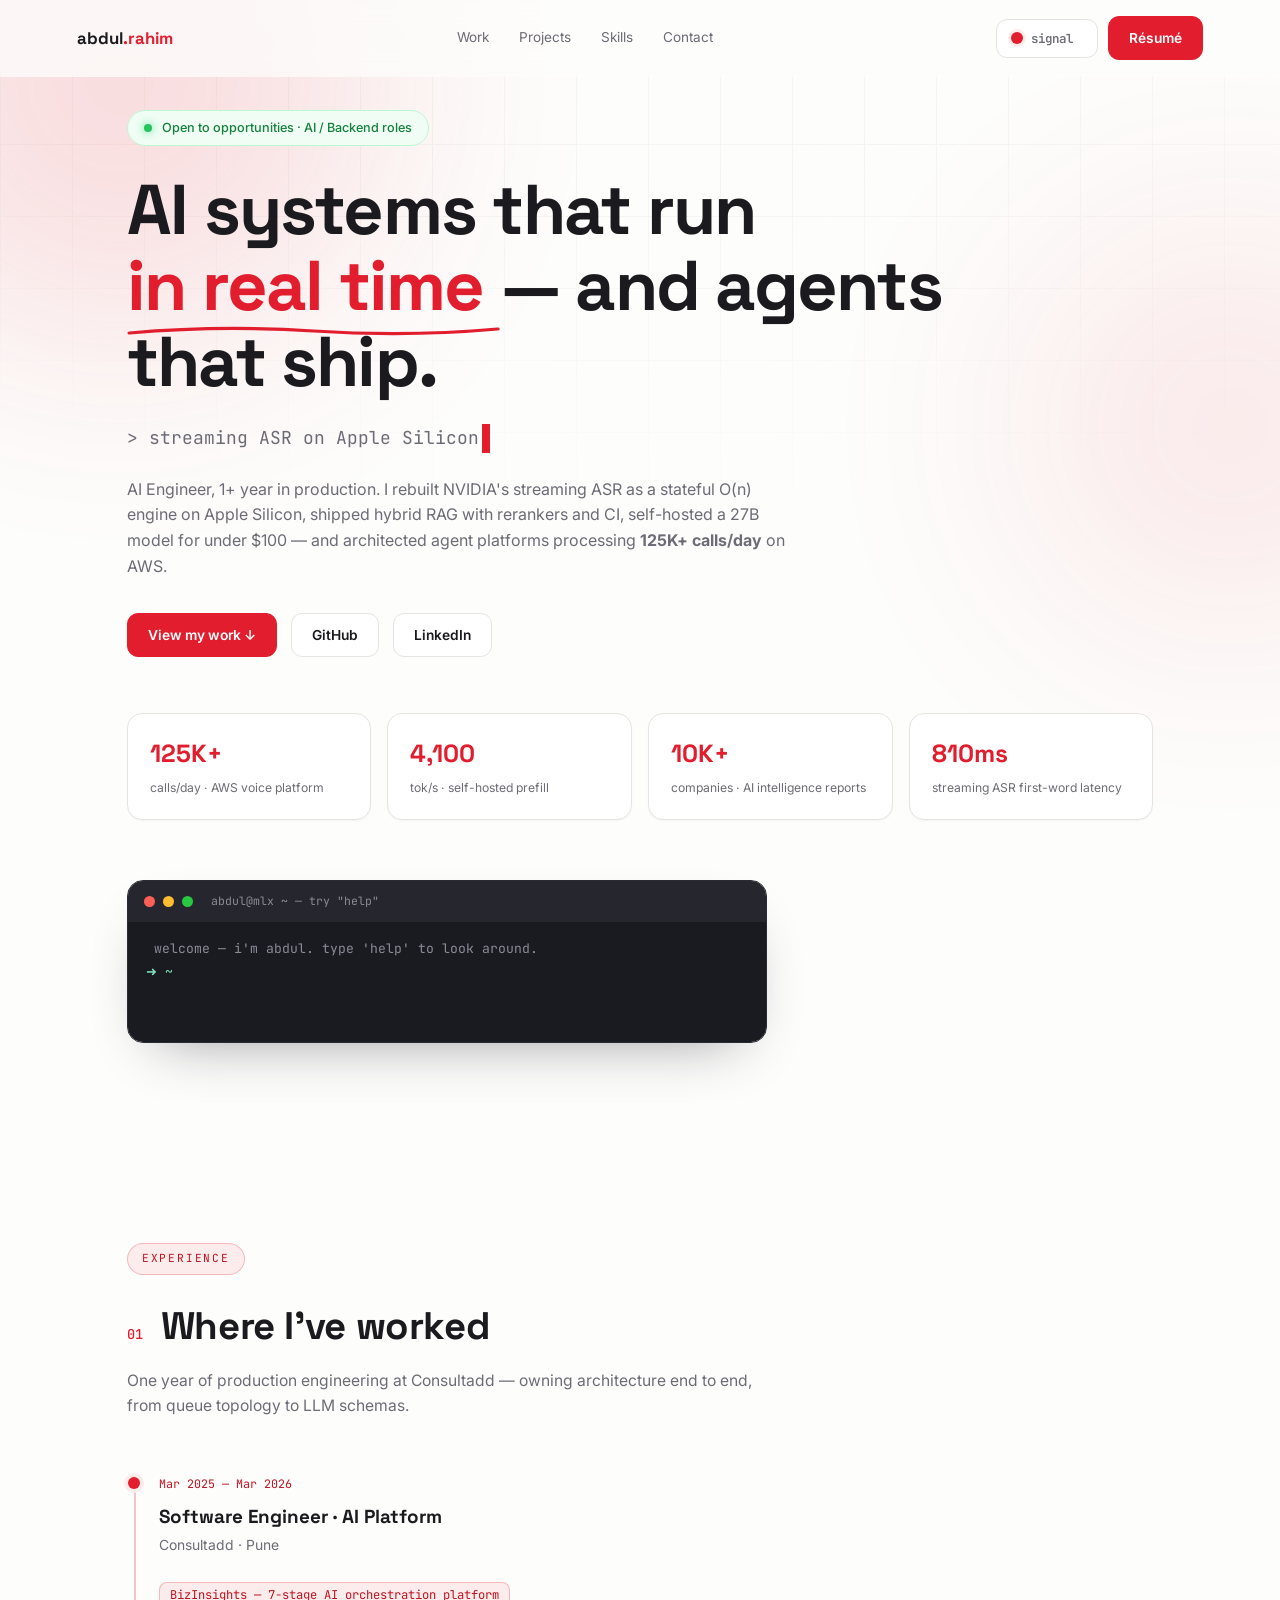
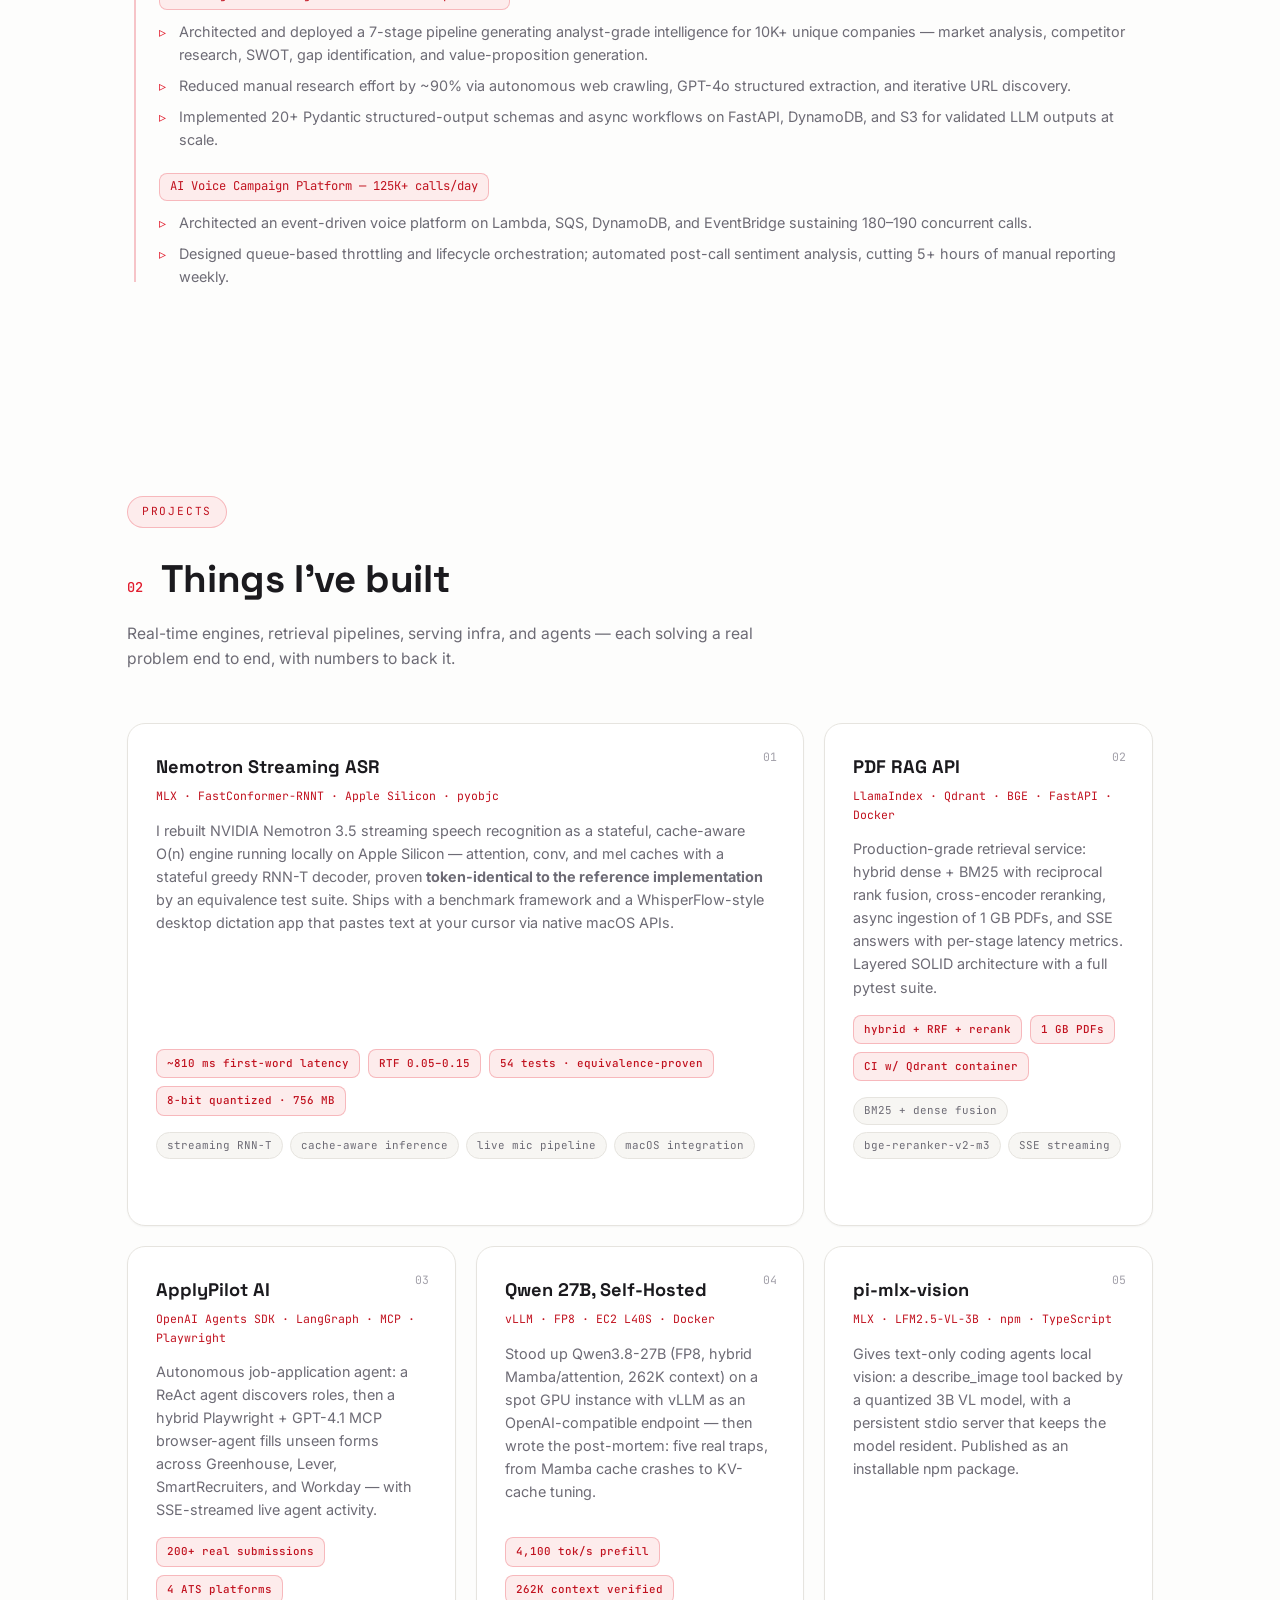
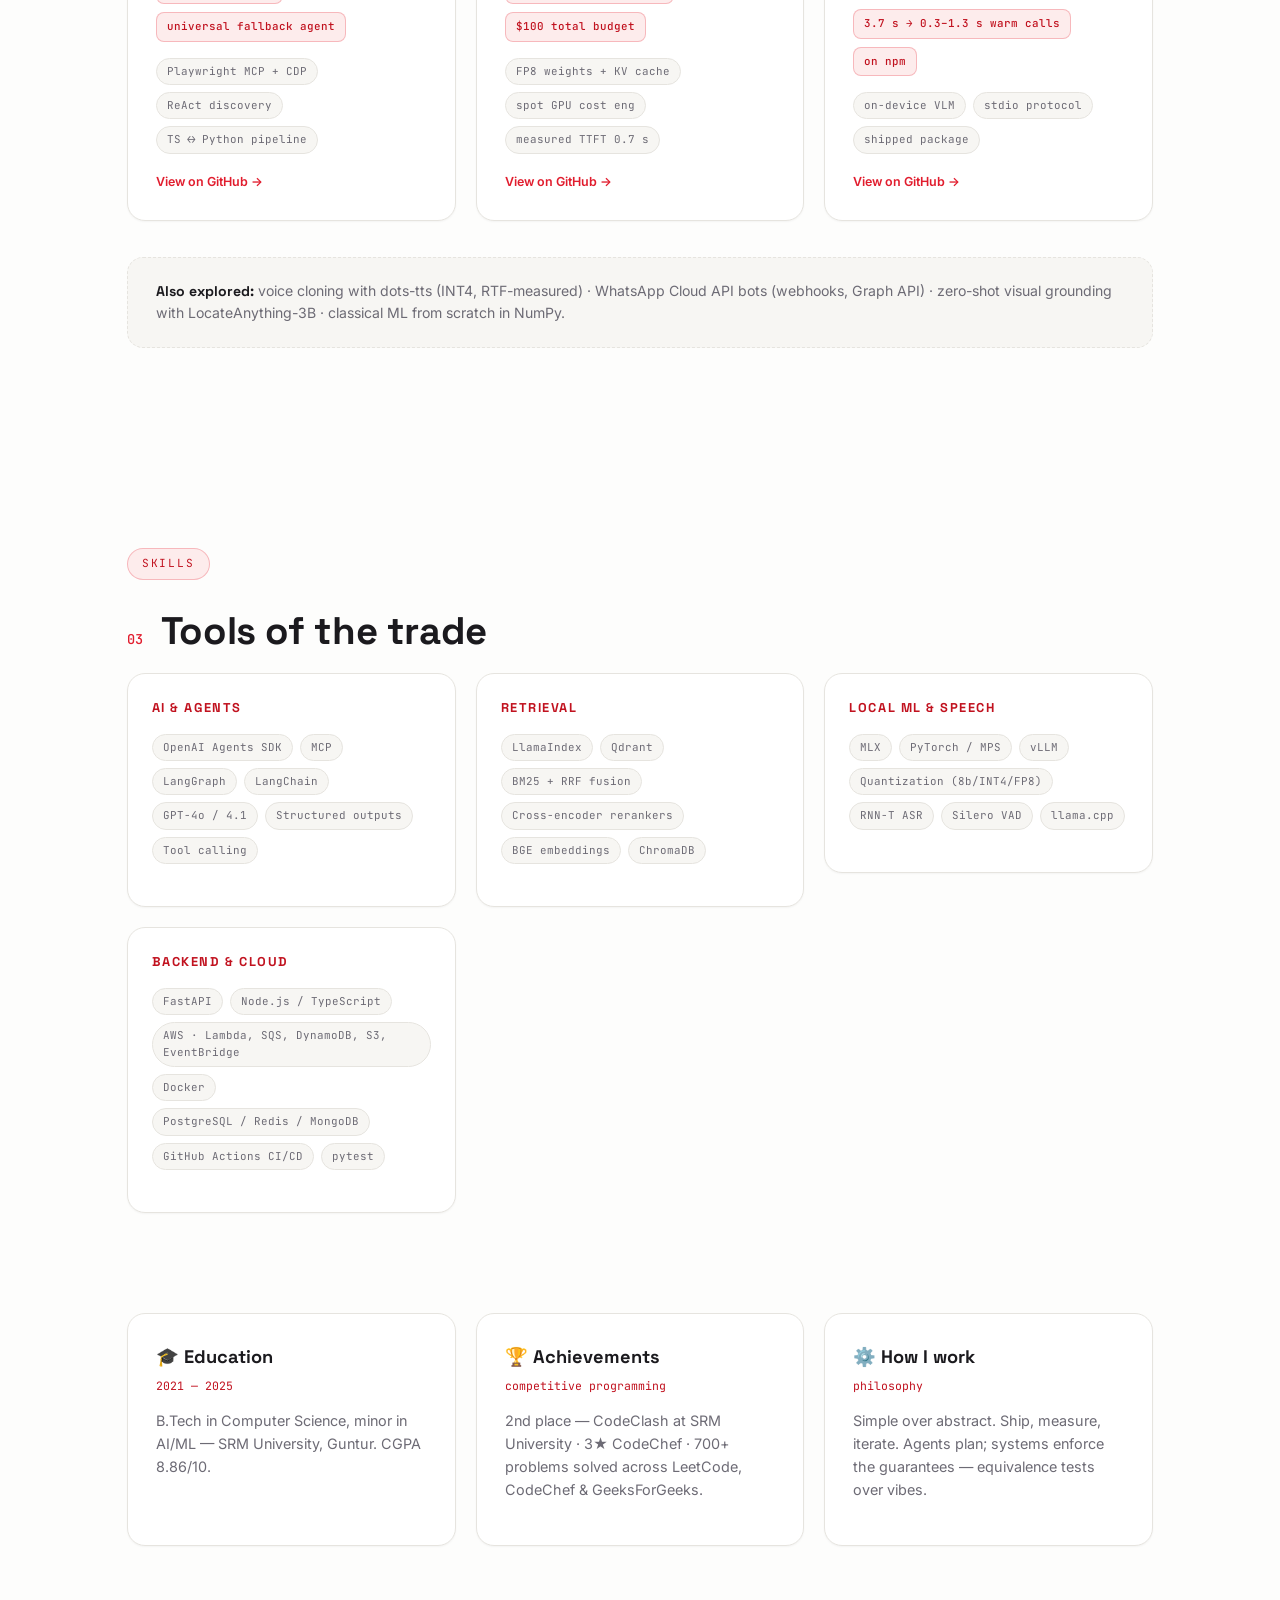
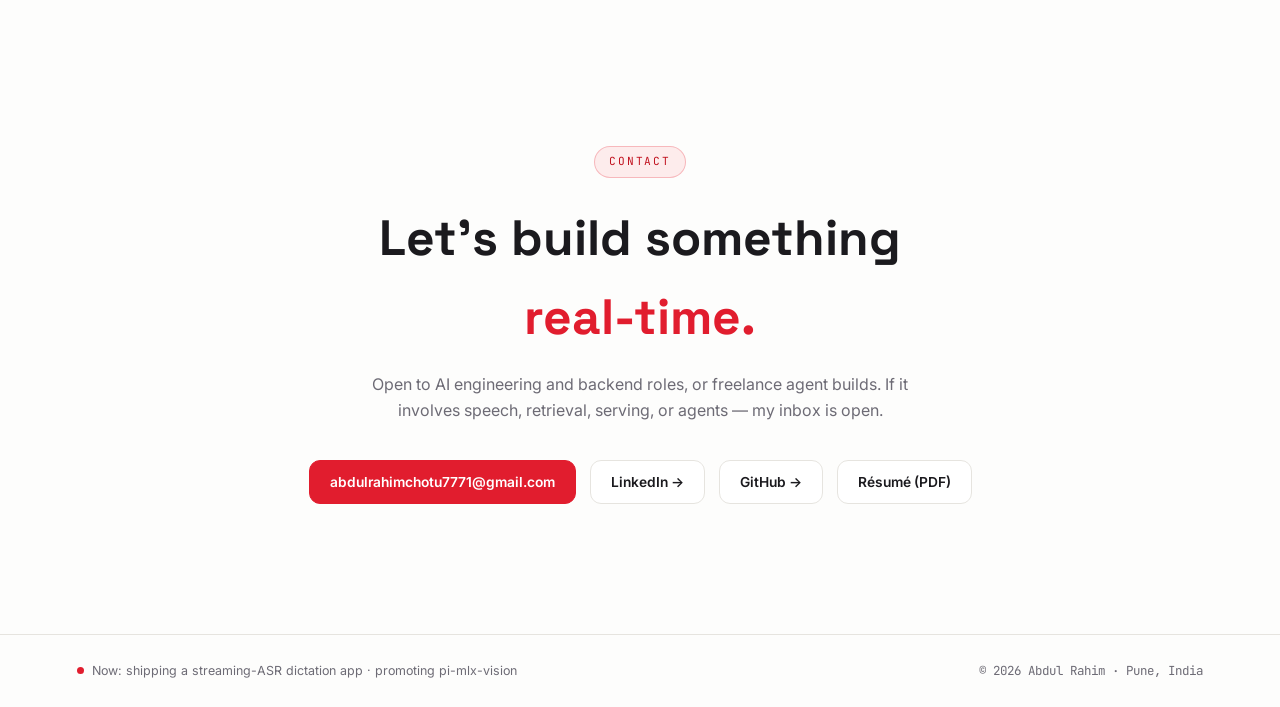
==== index.html @ eb48ff98 "portfolio" ====
<!DOCTYPE html>
<html lang="en" data-theme="signal">
<head>
<meta charset="UTF-8">
<meta name="viewport" content="width=device-width, initial-scale=1.0">
<title>Abdul Rahim — AI Engineer</title>
<meta name="description" content="Abdul Rahim — AI Engineer building real-time ML systems, on-device inference, retrieval pipelines, and agentic platforms.">
<meta property="og:title" content="Abdul Rahim — AI Engineer">
<meta property="og:description" content="Real-time ML systems, on-device inference, hybrid RAG, self-hosted LLM serving, and agents that ship.">
<meta property="og:type" content="website">
<meta name="theme-color" content="#fdfdfc">
<link rel="icon" href="data:image/svg+xml,<svg xmlns='http://www.w3.org/2000/svg' viewBox='0 0 100 100'><text y='.9em' font-size='90'>⚡</text></svg>">
<link rel="preconnect" href="https://fonts.googleapis.com">
<link href="https://fonts.googleapis.com/css2?family=Space+Grotesk:wght@400;500;600;700&family=Inter:wght@400;500;600&family=JetBrains+Mono:wght@400;500&display=swap" rel="stylesheet">
<style>
/* ============ THEMES (color only — layout never changes) ============ */
:root, [data-theme="signal"]{
  --bg:#fdfdfc; --bg2:#f7f6f3; --panel:#ffffff; --border:#e6e4df;
  --text:#1b1a1e; --muted:#6d6b75; --faint:#a3a1aa;
  --accent:#e11d2e; --accent-ink:#c1121f; --accent-soft:#fdecec; --accent-line:rgba(225,29,46,.25);
}
[data-theme="amber"]{
  --bg:#fffdf6; --bg2:#faf5e9; --panel:#ffffff; --border:#e9e2d0;
  --text:#211b10; --muted:#71695a; --faint:#a89e8a;
  --accent:#d97706; --accent-ink:#b45309; --accent-soft:#fdf3dd; --accent-line:rgba(217,119,6,.28);
}
[data-theme="azure"]{
  --bg:#fcfdff; --bg2:#f3f6fc; --panel:#ffffff; --border:#dfe5ef;
  --text:#101828; --muted:#5d6b84; --faint:#97a3b8;
  --accent:#2563eb; --accent-ink:#1d4ed8; --accent-soft:#eaf1fe; --accent-line:rgba(37,99,235,.25);
}
[data-theme="moss"]{
  --bg:#fbfdfc; --bg2:#f1f7f4; --panel:#ffffff; --border:#dfe9e4;
  --text:#13201b; --muted:#5c6f67; --faint:#9aada4;
  --accent:#0d9488; --accent-ink:#0f766e; --accent-soft:#e4f4f0; --accent-line:rgba(13,148,136,.25);
}

*{margin:0;padding:0;box-sizing:border-box}
html{scroll-behavior:smooth}
body{background:var(--bg);color:var(--text);font-family:'Inter',sans-serif;overflow-x:hidden;line-height:1.6;transition:background .35s,color .35s}
::selection{background:var(--accent);color:#fff}
h1,h2,h3{font-family:'Space Grotesk',sans-serif}
a{color:inherit;text-decoration:none}
.mono{font-family:'JetBrains Mono',monospace}

/* ---------- backdrop ---------- */
.bg-grid{position:fixed;inset:0;z-index:-2;background-image:linear-gradient(var(--border) 1px,transparent 1px),linear-gradient(90deg,var(--border) 1px,transparent 1px);background-size:72px 72px;opacity:.35;mask-image:radial-gradient(ellipse 90% 60% at 50% 0%,#000 30%,transparent 100%)}
.blob{position:fixed;border-radius:50%;filter:blur(120px);opacity:.14;z-index:-1;background:var(--accent);transition:background .35s}
.blob.b1{width:520px;height:520px;top:-180px;left:-140px}
.blob.b2{width:420px;height:420px;top:24%;right:-160px;opacity:.09}

/* ---------- nav ---------- */
nav{position:fixed;top:0;left:0;right:0;z-index:100;padding:16px 6vw;display:flex;align-items:center;justify-content:space-between;backdrop-filter:blur(14px);background:color-mix(in srgb,var(--bg) 78%,transparent);border-bottom:1px solid transparent;transition:.3s}
nav.scrolled{border-bottom-color:var(--border)}
.logo{font-family:'Space Grotesk';font-weight:700;font-size:1.05rem}
.logo em{font-style:normal;color:var(--accent)}
nav .links{display:flex;gap:30px;font-size:.85rem;color:var(--muted)}
nav .links a{transition:.2s;position:relative}
nav .links a:hover{color:var(--text)}
nav .links a::after{content:'';position:absolute;left:0;bottom:-4px;width:0;height:1.5px;background:var(--accent);transition:.25s}
nav .links a:hover::after{width:100%}
.nav-right{display:flex;gap:10px;align-items:center}
.btn{display:inline-flex;align-items:center;gap:8px;padding:10px 20px;border-radius:11px;font-weight:600;font-size:.86rem;border:1px solid var(--border);background:var(--panel);color:var(--text);transition:.25s;cursor:pointer}
.btn:hover{transform:translateY(-2px);border-color:var(--accent);box-shadow:0 6px 20px -8px var(--accent-line)}
.btn.primary{background:var(--accent);border:1px solid var(--accent);color:#fff}
.btn.primary:hover{background:var(--accent-ink);box-shadow:0 10px 26px -8px var(--accent-line)}
#themeBtn{padding:10px 14px;gap:8px}
#themeBtn .dot{width:12px;height:12px;border-radius:50%;background:var(--accent);box-shadow:0 0 0 3px var(--accent-soft);transition:.35s}
#themeBtn .tname{font-size:.78rem;font-family:'JetBrains Mono';color:var(--muted);min-width:52px;text-align:left}

/* ---------- layout ---------- */
section{padding:100px 6vw;max-width:1180px;margin:0 auto}
.tag{display:inline-flex;align-items:center;gap:9px;font-family:'JetBrains Mono';font-size:.7rem;letter-spacing:.16em;text-transform:uppercase;color:var(--accent-ink);background:var(--accent-soft);border:1px solid var(--accent-line);padding:6px 14px;border-radius:100px;margin-bottom:20px}
.sec-head{display:flex;align-items:baseline;gap:18px;margin-bottom:12px}
.sec-num{font-family:'JetBrains Mono';font-size:.85rem;color:var(--accent);font-weight:500}
.sec-title{font-size:clamp(1.7rem,3.6vw,2.4rem);font-weight:700;letter-spacing:-.01em}
.sec-sub{color:var(--muted);max-width:640px;margin-bottom:52px;font-size:.98rem}

/* ---------- hero ---------- */
.hero{min-height:100vh;display:flex;flex-direction:column;justify-content:center;padding-top:110px}
.hero .available{display:inline-flex;align-items:center;gap:10px;font-size:.79rem;font-weight:500;color:#15803d;background:#f0fdf4;border:1px solid #bbf7d0;padding:7px 16px;border-radius:100px;width:fit-content;margin-bottom:26px}
.hero .available::before{content:'';width:8px;height:8px;border-radius:50%;background:#22c55e;box-shadow:0 0 10px #4ade80;animation:pulse 1.8s infinite}
@keyframes pulse{50%{opacity:.35}}
.hero h1{font-size:clamp(2.4rem,6.2vw,4.4rem);font-weight:700;line-height:1.08;letter-spacing:-.025em;max-width:820px}
.hero h1 .hl{color:var(--accent);position:relative;white-space:nowrap}
.hero h1 .hl svg{position:absolute;left:0;bottom:-6px;width:100%;height:14px;overflow:visible}
.hero h1 .hl svg path{fill:none;stroke:var(--accent);stroke-width:3.2;stroke-linecap:round;stroke-dasharray:600;stroke-dashoffset:600;animation:draw 1.4s .8s ease forwards}
@keyframes draw{to{stroke-dashoffset:0}}
.hero .role{margin:24px 0 6px;font-size:clamp(.95rem,1.9vw,1.12rem);color:var(--muted);font-family:'JetBrains Mono';min-height:1.7em}
.hero .role .caret{display:inline-block;width:8px;background:var(--accent);margin-left:3px;animation:blink 1s steps(1) infinite;color:transparent}
@keyframes blink{50%{opacity:0}}
.hero p.lede{color:var(--muted);max-width:660px;margin:16px 0 34px;font-size:1rem}
.hero-ctas{display:flex;gap:14px;flex-wrap:wrap}
.stats{display:grid;grid-template-columns:repeat(4,1fr);gap:16px;margin-top:56px}
.stat{border:1px solid var(--border);background:var(--panel);border-radius:15px;padding:20px 22px;box-shadow:0 1px 2px rgba(20,20,30,.04);transition:.25s}
.stat:hover{transform:translateY(-3px);border-color:var(--accent-line)}
.stat b{display:block;font-family:'Space Grotesk';font-size:1.55rem;font-weight:700;color:var(--accent)}
.stat span{font-size:.76rem;color:var(--muted)}

/* ---------- terminal ---------- */
.term{margin-top:60px;border-radius:16px;overflow:hidden;border:1px solid #2a2a32;box-shadow:0 24px 60px -30px rgba(15,15,25,.45);max-width:640px}
.term-bar{display:flex;align-items:center;gap:8px;background:#26262e;padding:11px 16px}
.term-bar i{width:11px;height:11px;border-radius:50%;display:block}
.term-bar i:nth-child(1){background:#ff5f57}.term-bar i:nth-child(2){background:#febc2e}.term-bar i:nth-child(3){background:#28c840}
.term-bar span{margin-left:10px;font-family:'JetBrains Mono';font-size:.72rem;color:#8b8b98}
.term-body{background:#1a1a21;padding:16px 18px;font-family:'JetBrains Mono';font-size:.82rem;line-height:1.75;color:#d6d6e0;min-height:120px;max-height:280px;overflow-y:auto}
.term-body .out{white-space:pre-wrap;word-break:break-word}
.term-body .cmd-line{display:flex;gap:8px;align-items:center}
.term-body .prompt{color:#7ee2b8;flex-shrink:0}
.term-body input{background:none;border:none;outline:none;color:#f2f2f7;font:inherit;flex:1;caret-color:#7ee2b8}
.term-body .hint{color:#6b6b78;font-size:.72rem;margin-top:4px}

/* ---------- cards ---------- */
.grid{display:grid;grid-template-columns:repeat(auto-fit,minmax(320px,1fr));gap:20px}
.card{position:relative;border:1px solid var(--border);background:var(--panel);border-radius:18px;padding:28px;box-shadow:0 1px 2px rgba(20,20,30,.04);transition:.28s;overflow:hidden;display:flex;flex-direction:column}
.card:hover{transform:translateY(-5px);border-color:var(--accent-line);box-shadow:0 18px 40px -18px var(--accent-line)}
.card.featured{grid-column:span 2}
.card .num{position:absolute;top:24px;right:26px;font-family:'JetBrains Mono';font-size:.72rem;color:var(--faint)}
.card h3{font-size:1.14rem;margin-bottom:6px}
.card .stack{font-size:.72rem;color:var(--accent-ink);font-family:'JetBrains Mono';margin-bottom:13px}
.card p{color:var(--muted);font-size:.9rem;margin-bottom:16px;flex:1}
.proof{display:flex;flex-wrap:wrap;gap:8px;margin-bottom:16px}
.proof span{font-family:'JetBrains Mono';font-size:.68rem;padding:5px 10px;border-radius:8px;background:var(--accent-soft);color:var(--accent-ink);border:1px solid var(--accent-line);font-weight:500}
.chips{display:flex;flex-wrap:wrap;gap:7px;margin-bottom:18px}
.chip{font-size:.68rem;font-family:'JetBrains Mono';padding:4px 10px;border-radius:100px;border:1px solid var(--border);color:var(--muted);background:var(--bg2)}
.card .link{font-size:.78rem;color:var(--accent);font-weight:600}
.card .link:hover{color:var(--accent-ink)}
.experiments{margin-top:36px;border:1px dashed var(--border);border-radius:16px;padding:22px 28px;color:var(--muted);font-size:.88rem;background:var(--bg2)}
.experiments b{color:var(--text);font-family:'Space Grotesk'}
.experiments .mono{color:var(--accent-ink);font-size:.76rem}

/* ---------- experience ---------- */
.timeline{position:relative;padding-left:32px}
.timeline::before{content:'';position:absolute;left:7px;top:6px;bottom:6px;width:2px;background:var(--accent-line)}
.titem{position:relative}
.titem::before{content:'';position:absolute;left:-31px;top:7px;width:12px;height:12px;border-radius:50%;background:var(--accent);box-shadow:0 0 0 4px var(--accent-soft)}
.titem .when{font-family:'JetBrains Mono';font-size:.73rem;color:var(--accent-ink)}
.titem h3{font-size:1.18rem;margin:6px 0 2px}
.titem .where{color:var(--muted);font-size:.87rem;margin-bottom:12px}
.titem ul{list-style:none}
.titem li{color:var(--muted);font-size:.9rem;padding-left:20px;position:relative;margin-bottom:8px}
.titem li::before{content:'▹';position:absolute;left:0;color:var(--accent)}
.proj-name{display:inline-block;font-family:'JetBrains Mono';font-size:.76rem;color:var(--accent-ink);background:var(--accent-soft);border:1px solid var(--accent-line);border-radius:8px;padding:3px 10px;margin:14px 0 10px}

/* ---------- skills ---------- */
.skill-groups{display:grid;grid-template-columns:repeat(auto-fit,minmax(250px,1fr));gap:20px}
.sgroup .card{padding:24px}
.sgroup h3{font-size:.8rem;text-transform:uppercase;letter-spacing:.12em;color:var(--accent-ink);margin-bottom:15px}

/* ---------- contact ---------- */
.contact{text-align:center;padding-bottom:130px}
.contact h2{font-size:clamp(1.9rem,4.6vw,3.1rem);font-weight:700;margin-bottom:16px}
.contact h2 em{font-style:normal;color:var(--accent)}
.contact p{color:var(--muted);max-width:540px;margin:0 auto 36px}
footer{border-top:1px solid var(--border);padding:26px 6vw;display:flex;justify-content:space-between;font-size:.78rem;color:var(--muted);flex-wrap:wrap;gap:10px}
footer .now{display:flex;align-items:center;gap:8px}
footer .now::before{content:'';width:7px;height:7px;border-radius:50%;background:var(--accent)}

/* ---------- reveal ---------- */
.reveal{opacity:0;transform:translateY(24px);transition:opacity .7s ease,transform .7s ease}
.reveal.in{opacity:1;transform:none}

@media(max-width:900px){
  .card.featured{grid-column:span 1}
  nav .links{display:none}
  .stats{grid-template-columns:repeat(2,1fr)}
  section{padding:76px 6vw}
}
</style>
</head>
<body>
<div class="bg-grid"></div>
<div class="blob b1"></div><div class="blob b2"></div>

<nav id="nav">
  <div class="logo">abdul<em>.rahim</em></div>
  <div class="links">
    <a href="#work">Work</a>
    <a href="#projects">Projects</a>
    <a href="#skills">Skills</a>
    <a href="#contact">Contact</a>
  </div>
  <div class="nav-right">
    <button class="btn" id="themeBtn" title="Change color theme"><span class="dot"></span><span class="tname">signal</span></button>
    <a class="btn primary" href="resume.pdf" target="_blank">Résumé</a>
  </div>
</nav>

<!-- ================= HERO ================= -->
<section class="hero">
  <div class="available">Open to opportunities · AI / Backend roles</div>
  <h1>AI systems that run<br><span class="hl">in real time
    <svg viewBox="0 0 300 14" preserveAspectRatio="none"><path d="M2 10 Q 75 2 150 8 T 298 6"/></svg>
  </span> — and agents that ship.</h1>
  <div class="role mono">&gt; <span id="typed"></span><span class="caret">|</span></div>
  <p class="lede">AI Engineer, 1+ year in production. I rebuilt NVIDIA's streaming ASR as a stateful O(n) engine on Apple Silicon, shipped hybrid RAG with rerankers and CI, self-hosted a 27B model for under $100 — and architected agent platforms processing <b>125K+ calls/day</b> on AWS.</p>
  <div class="hero-ctas">
    <a class="btn primary" href="#projects">View my work ↓</a>
    <a class="btn" href="https://github.com/abdulchotu7" target="_blank" rel="noopener">GitHub</a>
    <a class="btn" href="https://www.linkedin.com/in/abdul-rahim-c/" target="_blank" rel="noopener">LinkedIn</a>
  </div>
  <div class="stats">
    <div class="stat reveal"><b data-count="125" data-suffix="K+">0</b><span>calls/day · AWS voice platform</span></div>
    <div class="stat reveal"><b data-count="4100" data-suffix="">0</b><span>tok/s · self-hosted prefill</span></div>
    <div class="stat reveal"><b data-count="10" data-suffix="K+">0</b><span>companies · AI intelligence reports</span></div>
    <div class="stat reveal"><b data-count="810" data-suffix="ms">0</b><span>streaming ASR first-word latency</span></div>
  </div>

  <div class="term reveal">
    <div class="term-bar"><i></i><i></i><i></i><span>abdul@mlx ~ — try "help"</span></div>
    <div class="term-body" id="termBody">
      <div class="cmd-line"><span class="prompt">➜ ~</span><input id="termInput" autocomplete="off" spellcheck="false" aria-label="terminal input"></div>
    </div>
  </div>
</section>

<!-- ================= WORK ================= -->
<section id="work">
  <div class="reveal"><span class="tag">Experience</span>
  <div class="sec-head"><span class="sec-num">01</span><h2 class="sec-title">Where I've worked</h2></div>
  <p class="sec-sub">One year of production engineering at Consultadd — owning architecture end to end, from queue topology to LLM schemas.</p></div>
  <div class="timeline">
    <div class="titem reveal">
      <span class="when">Mar 2025 — Mar 2026</span>
      <h3>Software Engineer · AI Platform</h3>
      <div class="where">Consultadd · Pune</div>
      <span class="proj-name">BizInsights — 7-stage AI orchestration platform</span>
      <ul>
        <li>Architected and deployed a 7-stage pipeline generating analyst-grade intelligence for 10K+ unique companies — market analysis, competitor research, SWOT, gap identification, and value-proposition generation.</li>
        <li>Reduced manual research effort by ~90% via autonomous web crawling, GPT-4o structured extraction, and iterative URL discovery.</li>
        <li>Implemented 20+ Pydantic structured-output schemas and async workflows on FastAPI, DynamoDB, and S3 for validated LLM outputs at scale.</li>
      </ul>
      <span class="proj-name">AI Voice Campaign Platform — 125K+ calls/day</span>
      <ul>
        <li>Architected an event-driven voice platform on Lambda, SQS, DynamoDB, and EventBridge sustaining 180–190 concurrent calls.</li>
        <li>Designed queue-based throttling and lifecycle orchestration; automated post-call sentiment analysis, cutting 5+ hours of manual reporting weekly.</li>
      </ul>
    </div>
  </div>
</section>

<!-- ================= PROJECTS ================= -->
<section id="projects">
  <div class="reveal"><span class="tag">Projects</span>
  <div class="sec-head"><span class="sec-num">02</span><h2 class="sec-title">Things I've built</h2></div>
  <p class="sec-sub">Real-time engines, retrieval pipelines, serving infra, and agents — each solving a real problem end to end, with numbers to back it.</p></div>
  <div class="grid">
    <div class="card featured reveal">
      <span class="num">01</span>
      <h3>Nemotron Streaming ASR</h3>
      <div class="stack">MLX · FastConformer-RNNT · Apple Silicon · pyobjc</div>
      <p>I rebuilt NVIDIA Nemotron 3.5 streaming speech recognition as a stateful, cache-aware O(n) engine running locally on Apple Silicon — attention, conv, and mel caches with a stateful greedy RNN-T decoder, proven <b>token-identical to the reference implementation</b> by an equivalence test suite. Ships with a benchmark framework and a WhisperFlow-style desktop dictation app that pastes text at your cursor via native macOS APIs.</p>
      <div class="proof"><span>~810 ms first-word latency</span><span>RTF 0.05–0.15</span><span>54 tests · equivalence-proven</span><span>8-bit quantized · 756 MB</span></div>
      <div class="chips"><span class="chip">streaming RNN-T</span><span class="chip">cache-aware inference</span><span class="chip">live mic pipeline</span><span class="chip">macOS integration</span></div>
      <a class="link" href="#" onclick="return false" style="visibility:hidden">—</a>
    </div>
    <div class="card reveal">
      <span class="num">02</span>
      <h3>PDF RAG API</h3>
      <div class="stack">LlamaIndex · Qdrant · BGE · FastAPI · Docker</div>
      <p>Production-grade retrieval service: hybrid dense + BM25 with reciprocal rank fusion, cross-encoder reranking, async ingestion of 1 GB PDFs, and SSE answers with per-stage latency metrics. Layered SOLID architecture with a full pytest suite.</p>
      <div class="proof"><span>hybrid + RRF + rerank</span><span>1 GB PDFs</span><span>CI w/ Qdrant container</span></div>
      <div class="chips"><span class="chip">BM25 + dense fusion</span><span class="chip">bge-reranker-v2-m3</span><span class="chip">SSE streaming</span></div>
      <a class="link" href="#" onclick="return false" style="visibility:hidden">—</a>
    </div>
    <div class="card reveal">
      <span class="num">03</span>
      <h3>ApplyPilot AI</h3>
      <div class="stack">OpenAI Agents SDK · LangGraph · MCP · Playwright</div>
      <p>Autonomous job-application agent: a ReAct agent discovers roles, then a hybrid Playwright + GPT-4.1 MCP browser-agent fills unseen forms across Greenhouse, Lever, SmartRecruiters, and Workday — with SSE-streamed live agent activity.</p>
      <div class="proof"><span>200+ real submissions</span><span>4 ATS platforms</span><span>universal fallback agent</span></div>
      <div class="chips"><span class="chip">Playwright MCP + CDP</span><span class="chip">ReAct discovery</span><span class="chip">TS ↔ Python pipeline</span></div>
      <a class="link" href="https://github.com/abdulchotu7/Agentic-ATS-Automation-Engine" target="_blank" rel="noopener">View on GitHub →</a>
    </div>
    <div class="card reveal">
      <span class="num">04</span>
      <h3>Qwen 27B, Self-Hosted</h3>
      <div class="stack">vLLM · FP8 · EC2 L40S · Docker</div>
      <p>Stood up Qwen3.8-27B (FP8, hybrid Mamba/attention, 262K context) on a spot GPU instance with vLLM as an OpenAI-compatible endpoint — then wrote the post-mortem: five real traps, from Mamba cache crashes to KV-cache tuning.</p>
      <div class="proof"><span>4,100 tok/s prefill</span><span>262K context verified</span><span>$100 total budget</span></div>
      <div class="chips"><span class="chip">FP8 weights + KV cache</span><span class="chip">spot GPU cost eng</span><span class="chip">measured TTFT 0.7 s</span></div>
      <a class="link" href="https://github.com/abdulchotu7/qwen-aws-serving" target="_blank" rel="noopener">View on GitHub →</a>
    </div>
    <div class="card reveal">
      <span class="num">05</span>
      <h3>pi-mlx-vision</h3>
      <div class="stack">MLX · LFM2.5-VL-3B · npm · TypeScript</div>
      <p>Gives text-only coding agents local vision: a describe_image tool backed by a quantized 3B VL model, with a persistent stdio server that keeps the model resident. Published as an installable npm package.</p>
      <div class="proof"><span>3.7 s → 0.3–1.3 s warm calls</span><span>on npm</span></div>
      <div class="chips"><span class="chip">on-device VLM</span><span class="chip">stdio protocol</span><span class="chip">shipped package</span></div>
      <a class="link" href="https://github.com/abdulchotu7/pi-mlx-vision" target="_blank" rel="noopener">View on GitHub →</a>
    </div>
  </div>
  <div class="experiments reveal">
    <b>Also explored:</b> voice cloning with dots-tts (INT4, RTF-measured) · WhatsApp Cloud API bots (webhooks, Graph API) · zero-shot visual grounding with LocateAnything-3B · classical ML from scratch in NumPy.
  </div>
</section>

<!-- ================= SKILLS ================= -->
<section id="skills">
  <div class="reveal"><span class="tag">Skills</span>
  <div class="sec-head"><span class="sec-num">03</span><h2 class="sec-title">Tools of the trade</h2></div></div>
  <div class="skill-groups">
    <div class="sgroup"><div class="card reveal"><h3>AI & Agents</h3><div class="chips"><span class="chip">OpenAI Agents SDK</span><span class="chip">MCP</span><span class="chip">LangGraph</span><span class="chip">LangChain</span><span class="chip">GPT-4o / 4.1</span><span class="chip">Structured outputs</span><span class="chip">Tool calling</span></div></div></div>
    <div class="sgroup"><div class="card reveal"><h3>Retrieval</h3><div class="chips"><span class="chip">LlamaIndex</span><span class="chip">Qdrant</span><span class="chip">BM25 + RRF fusion</span><span class="chip">Cross-encoder rerankers</span><span class="chip">BGE embeddings</span><span class="chip">ChromaDB</span></div></div></div>
    <div class="sgroup"><div class="card reveal"><h3>Local ML & Speech</h3><div class="chips"><span class="chip">MLX</span><span class="chip">PyTorch / MPS</span><span class="chip">vLLM</span><span class="chip">Quantization (8b/INT4/FP8)</span><span class="chip">RNN-T ASR</span><span class="chip">Silero VAD</span><span class="chip">llama.cpp</span></div></div></div>
    <div class="sgroup"><div class="card reveal"><h3>Backend & Cloud</h3><div class="chips"><span class="chip">FastAPI</span><span class="chip">Node.js / TypeScript</span><span class="chip">AWS · Lambda, SQS, DynamoDB, S3, EventBridge</span><span class="chip">Docker</span><span class="chip">PostgreSQL / Redis / MongoDB</span><span class="chip">GitHub Actions CI/CD</span><span class="chip">pytest</span></div></div></div>
  </div>
</section>

<!-- ================= ABOUT STRIP ================= -->
<section style="padding-top:0">
  <div class="grid" style="grid-template-columns:repeat(auto-fit,minmax(280px,1fr))">
    <div class="card reveal">
      <h3>🎓 Education</h3>
      <div class="stack">2021 — 2025</div>
      <p>B.Tech in Computer Science, minor in AI/ML — SRM University, Guntur. CGPA 8.86/10.</p>
    </div>
    <div class="card reveal">
      <h3>🏆 Achievements</h3>
      <div class="stack">competitive programming</div>
      <p>2nd place — CodeClash at SRM University · 3★ CodeChef · 700+ problems solved across LeetCode, CodeChef & GeeksForGeeks.</p>
    </div>
    <div class="card reveal">
      <h3>⚙️ How I work</h3>
      <div class="stack">philosophy</div>
      <p>Simple over abstract. Ship, measure, iterate. Agents plan; systems enforce the guarantees — equivalence tests over vibes.</p>
    </div>
  </div>
</section>

<!-- ================= CONTACT ================= -->
<section id="contact" class="contact">
  <div class="reveal">
    <span class="tag" style="margin:0 auto 20px">Contact</span>
    <h2>Let's build something<br><em>real-time.</em></h2>
    <p>Open to AI engineering and backend roles, or freelance agent builds. If it involves speech, retrieval, serving, or agents — my inbox is open.</p>
    <div class="hero-ctas" style="justify-content:center">
      <a class="btn primary" href="mailto:abdulrahimchotu7771@gmail.com">abdulrahimchotu7771@gmail.com</a>
      <a class="btn" href="https://www.linkedin.com/in/abdul-rahim-c/" target="_blank" rel="noopener">LinkedIn →</a>
      <a class="btn" href="https://github.com/abdulchotu7" target="_blank" rel="noopener">GitHub →</a>
      <a class="btn" href="resume.pdf" target="_blank">Résumé (PDF)</a>
    </div>
  </div>
</section>

<footer>
  <span class="now">Now: shipping a streaming-ASR dictation app · promoting pi-mlx-vision</span>
  <span class="mono">© <span id="yr"></span> Abdul Rahim · Pune, India</span>
</footer>

<script>
// ---------- year ----------
document.getElementById('yr').textContent = new Date().getFullYear();

// ---------- theme toggle (color only) ----------
const THEMES = ['signal','amber','azure','moss'];
const saved = localStorage.getItem('theme');
if (saved && THEMES.includes(saved)) document.documentElement.dataset.theme = saved;
const themeBtn = document.getElementById('themeBtn');
function paintThemeName(){ themeBtn.querySelector('.tname').textContent = document.documentElement.dataset.theme; }
paintThemeName();
themeBtn.addEventListener('click', () => {
  const next = THEMES[(THEMES.indexOf(document.documentElement.dataset.theme) + 1) % THEMES.length];
  document.documentElement.dataset.theme = next;
  localStorage.setItem('theme', next);
  document.querySelector('meta[name=theme-color]').setAttribute('content', getComputedStyle(document.body).backgroundColor);
  paintThemeName();
});

// ---------- typing effect ----------
const roles = ["streaming ASR on Apple Silicon","on-device MLX inference","hybrid RAG pipelines","self-hosted LLM serving","agentic workflow automation"];
const typed = document.getElementById('typed');
let ri=0, ci=0, deleting=false;
(function type(){
  const word = roles[ri];
  typed.textContent = word.slice(0, ci);
  if(!deleting && ci < word.length){ ci++; setTimeout(type, 60); }
  else if(!deleting){ deleting=true; setTimeout(type, 1700); }
  else if(ci > 0){ ci--; setTimeout(type, 28); }
  else { deleting=false; ri=(ri+1)%roles.length; setTimeout(type, 350); }
})();

// ---------- scroll reveal ----------
const io = new IntersectionObserver(es => es.forEach(e => { if(e.isIntersecting){ e.target.classList.add('in'); io.unobserve(e.target); }}), {threshold:.12});
document.querySelectorAll('.reveal').forEach(el => io.observe(el));

// ---------- counters ----------
const co = new IntersectionObserver(es => es.forEach(e => {
  if(!e.isIntersecting) return;
  const el = e.target, end = +el.dataset.count, suf = el.dataset.suffix || '';
  let n = 0; const step = Math.max(1, Math.round(end/50));
  const t = setInterval(()=>{ n+=step; if(n>=end){n=end; clearInterval(t);} el.textContent = n.toLocaleString() + suf; }, 26);
  co.unobserve(el);
}), {threshold:.6});
document.querySelectorAll('[data-count]').forEach(el => co.observe(el));

// ---------- interactive terminal ----------
const termBody = document.getElementById('termBody');
const termInput = document.getElementById('termInput');
function print(text, cls){
  const d = document.createElement('div');
  d.className = 'out'; d.style.color = cls || '';
  d.textContent = text;
  termBody.insertBefore(d, termBody.querySelector('.cmd-line'));
  termBody.scrollTop = termBody.scrollHeight;
}
const CMDS = {
  help: () => print('commands: whoami · projects · skills · contact · theme · clear'),
  whoami: () => print("Abdul Rahim — AI Engineer. I build real-time ML systems,\non-device inference, retrieval pipelines, and agents that ship.\n1+ yr production · Consultadd · Pune, India"),
  projects: () => print("01 nemotron-streaming-asr ... stateful O(n) ASR engine on MLX\n02 pdf-rag-api ............. hybrid retrieval + rerankers + CI\n03 applypilot-ai ........... autonomous ATS agent (200+ submissions)\n04 qwen-27b-selfhosted ...... vLLM on spot GPU, 4.1K tok/s prefill\n05 pi-mlx-vision ........... on-device VLM tool, on npm"),
  skills: () => print("agents: OpenAI Agents SDK, MCP, LangGraph · retrieval: Qdrant,\nLlamaIndex, BM25+RRF, rerankers · local ML: MLX, vLLM, quantization,\nRNN-T · cloud: AWS, FastAPI, Docker, CI/CD"),
  contact: () => print("email  → abdulrahimchotu7771@gmail.com\ngithub → github.com/abdulchotu7\nlinkedin → /in/abdul-rahim-c"),
  theme: () => { themeBtn.click(); print('theme → ' + document.documentElement.dataset.theme, '#7ee2b8'); },
  clear: () => termBody.querySelectorAll('.out').forEach(d => d.remove()),
};
print(" welcome — i'm abdul. type 'help' to look around.", '#8b8b98');
termInput.addEventListener('keydown', e => {
  if(e.key !== 'Enter') return;
  const raw = termInput.value.trim(); termInput.value = '';
  print('➜ ~ ' + raw, '#d6d6e0');
  const fn = CMDS[raw.toLowerCase()];
  fn ? fn() : print(`command not found: ${raw} — try 'help'`, '#ff8b8b');
});
</script>
</body>
</html>
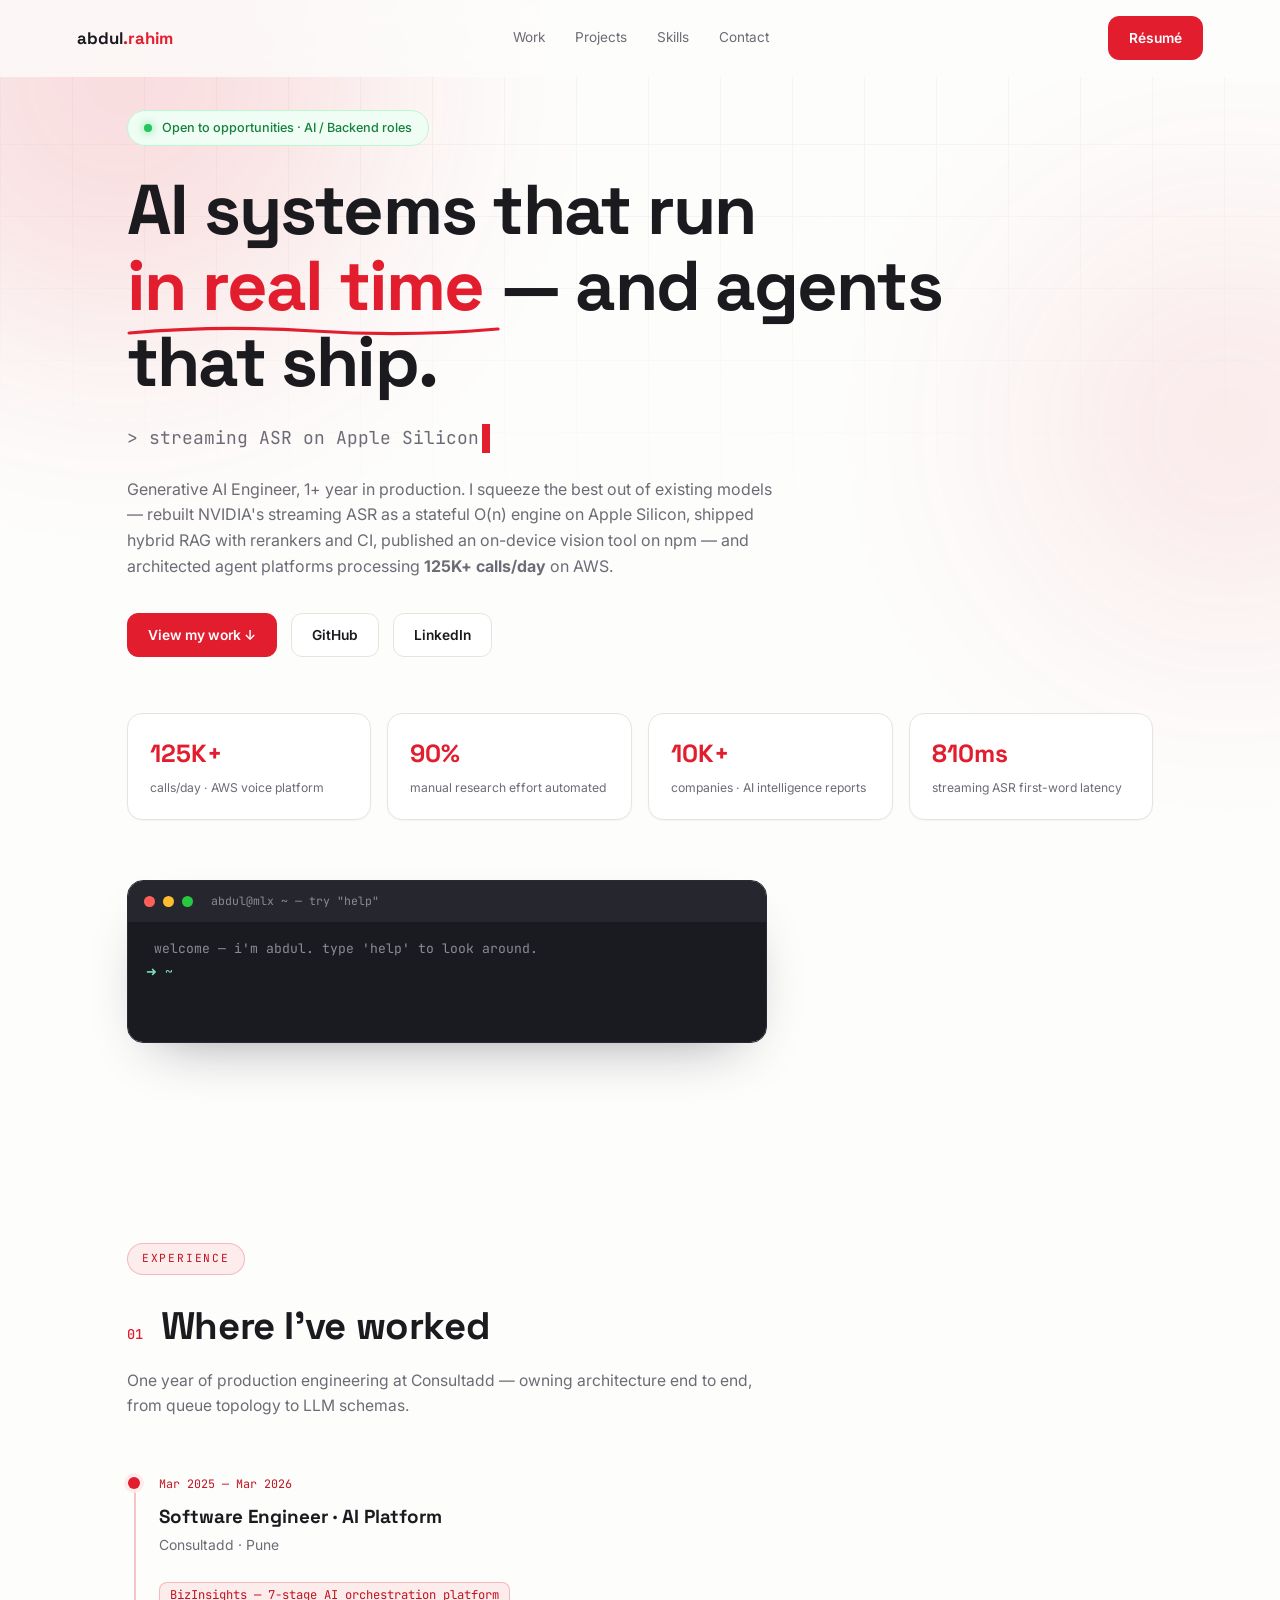
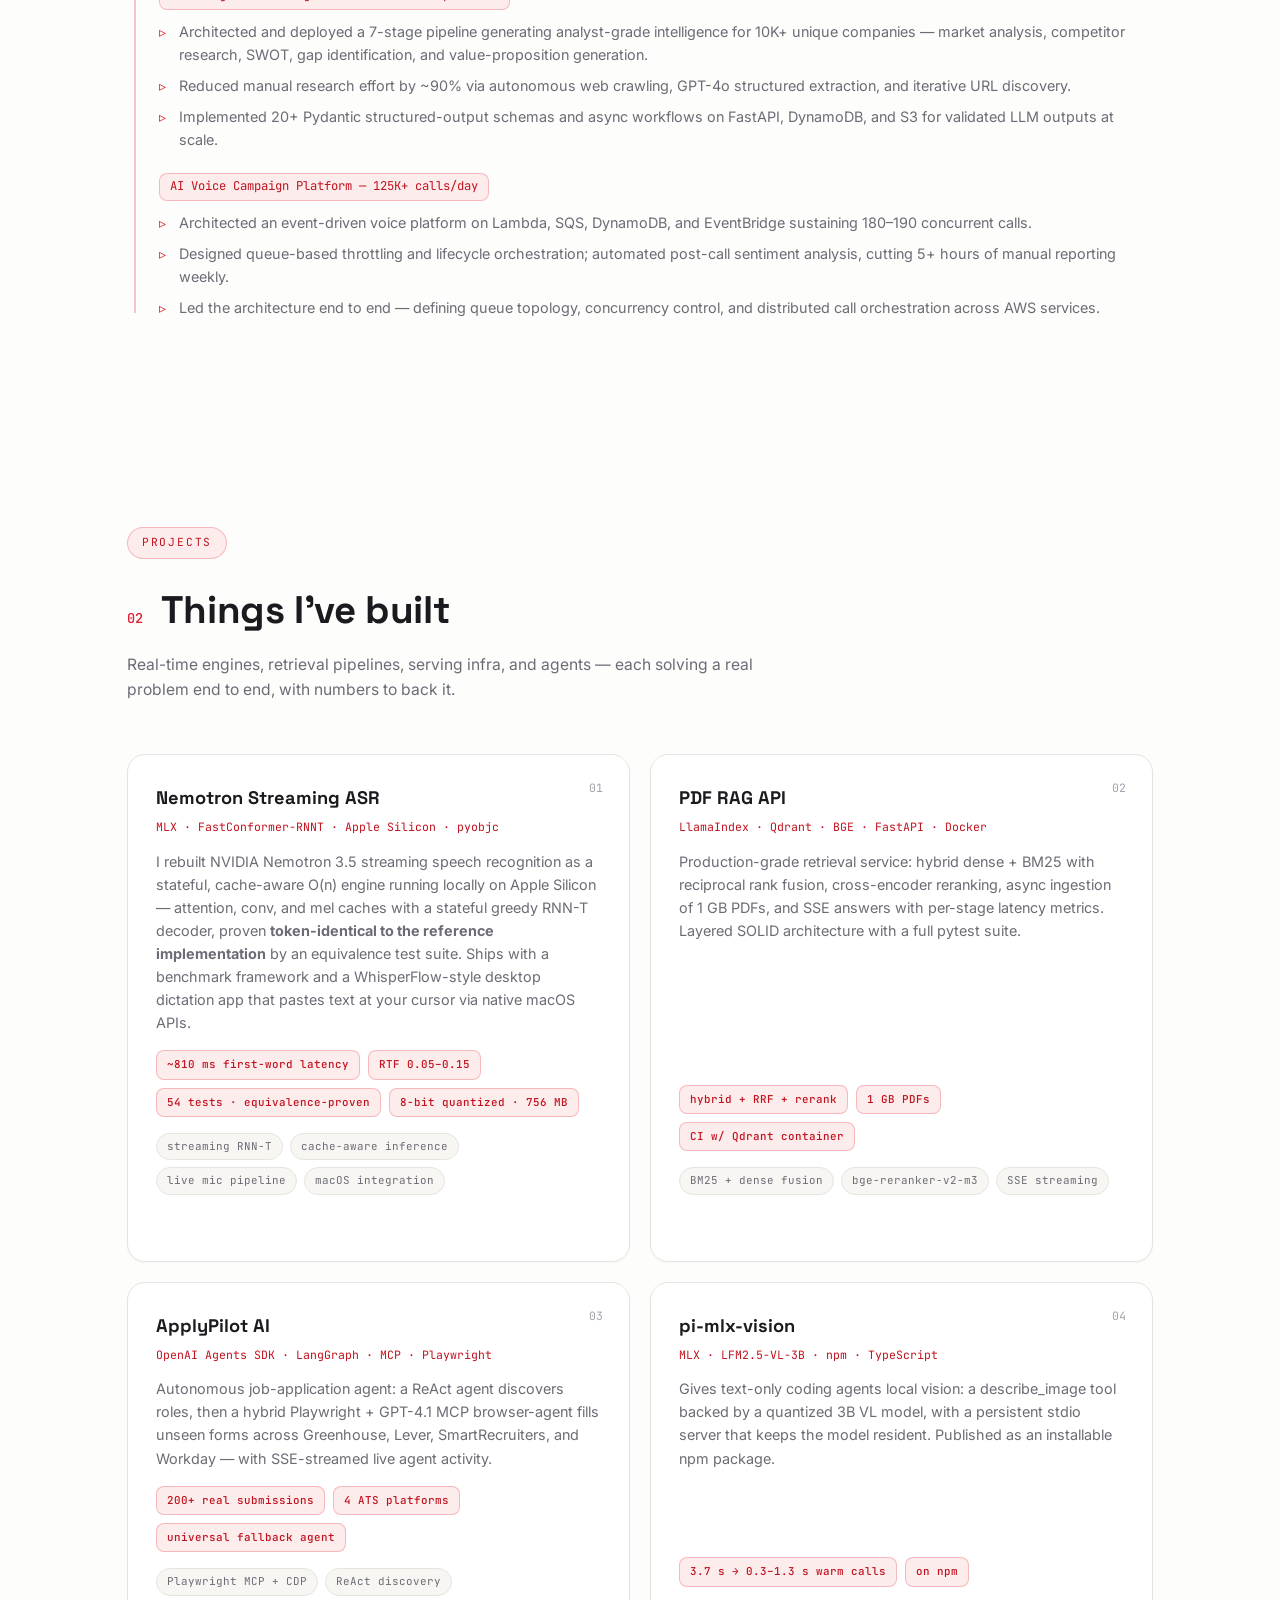
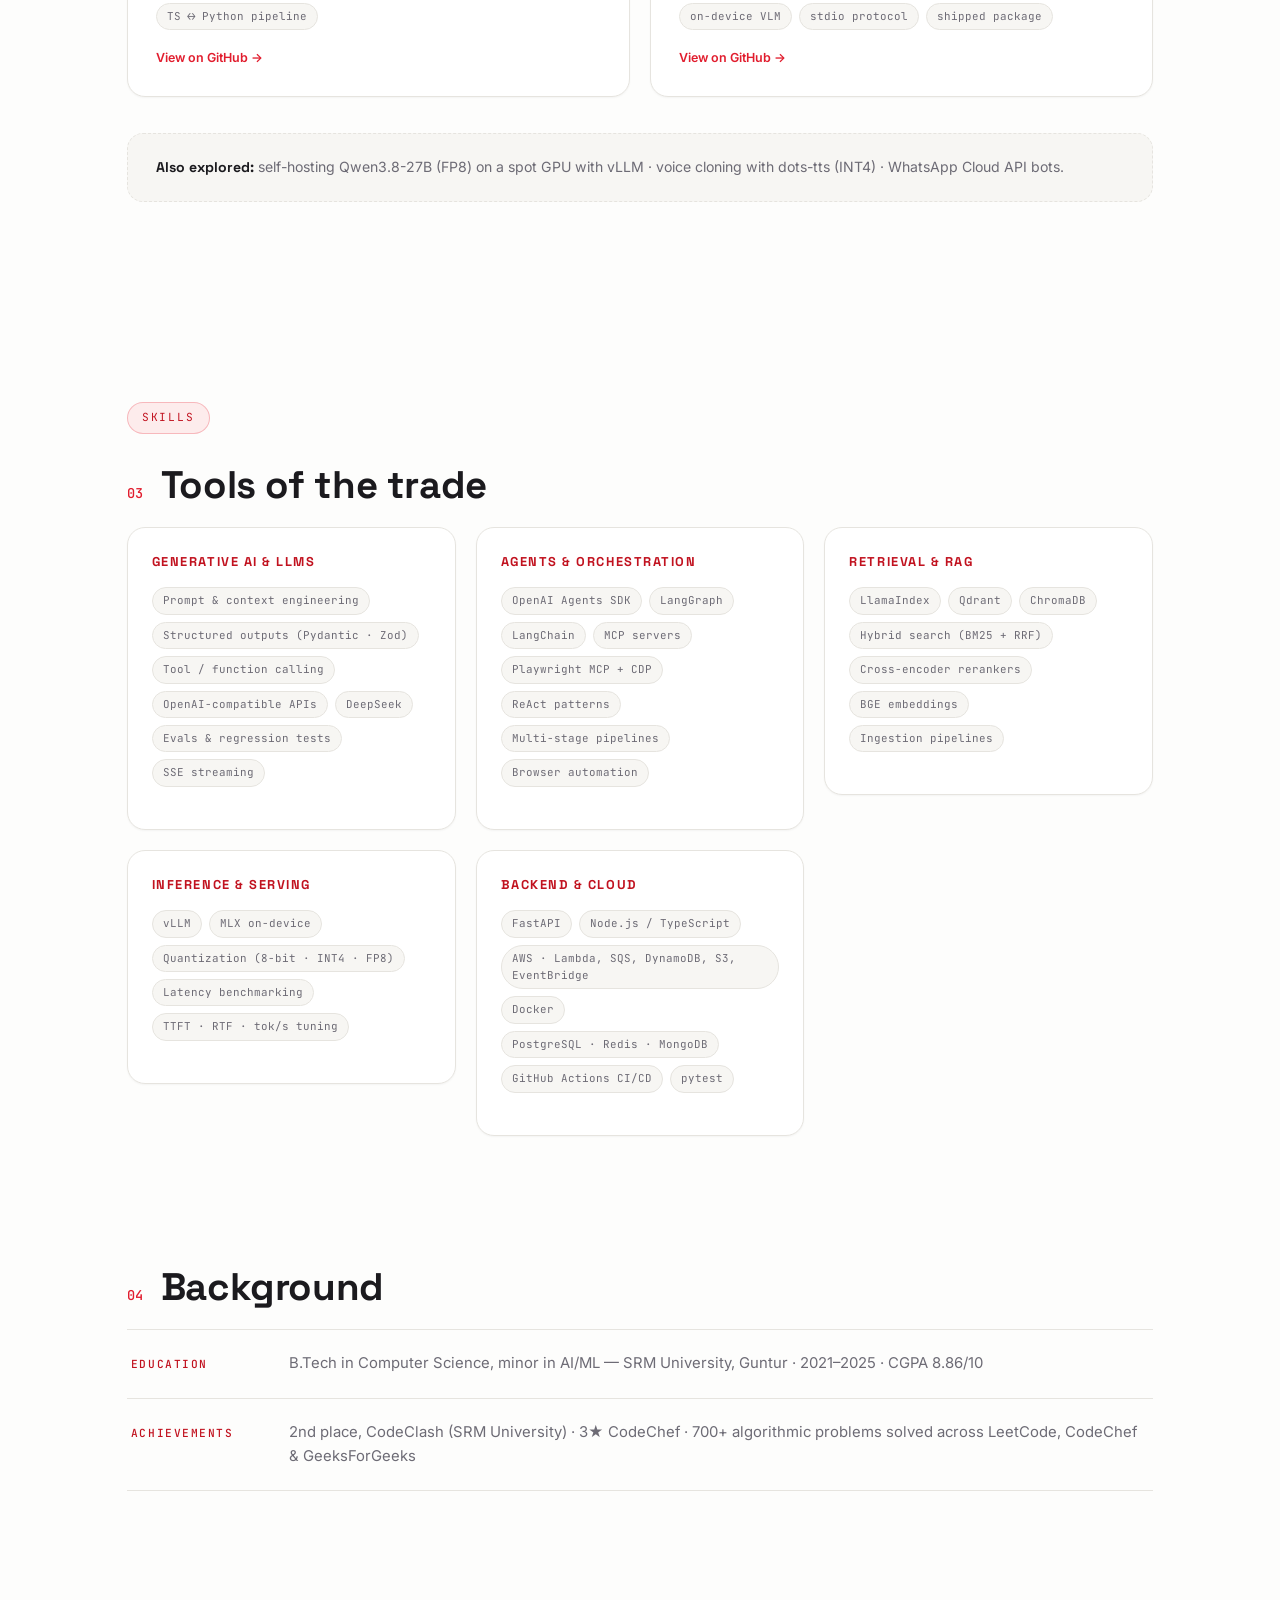
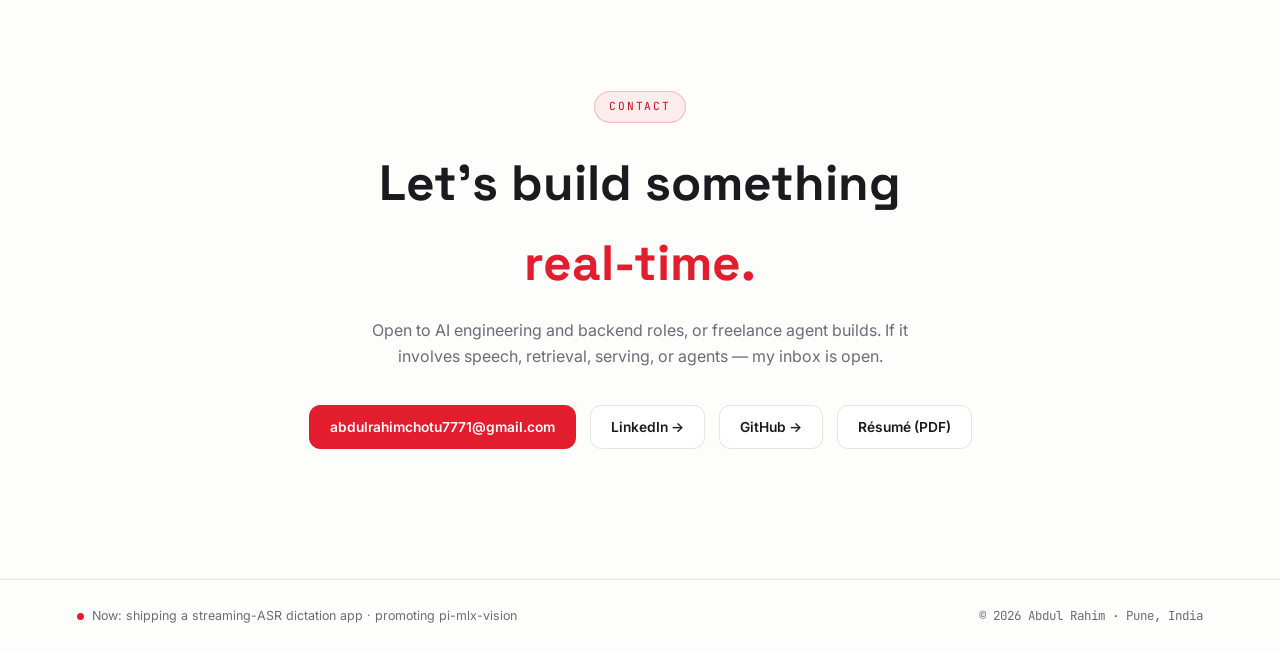
==== commit 35a3bf2c: "model card fix" ====
--- a/index.html
+++ b/index.html
@@ -1,5 +1,5 @@
 <!DOCTYPE html>
-<html lang="en" data-theme="signal">
+<html lang="en">
 <head>
 <meta charset="UTF-8">
 <meta name="viewport" content="width=device-width, initial-scale=1.0">
@@ -13,26 +13,11 @@
 <link rel="preconnect" href="https://fonts.googleapis.com">
 <link href="https://fonts.googleapis.com/css2?family=Space+Grotesk:wght@400;500;600;700&family=Inter:wght@400;500;600&family=JetBrains+Mono:wght@400;500&display=swap" rel="stylesheet">
 <style>
-/* ============ THEMES (color only — layout never changes) ============ */
-:root, [data-theme="signal"]{
+/* ============ COLOR ============ */
+:root{
   --bg:#fdfdfc; --bg2:#f7f6f3; --panel:#ffffff; --border:#e6e4df;
   --text:#1b1a1e; --muted:#6d6b75; --faint:#a3a1aa;
   --accent:#e11d2e; --accent-ink:#c1121f; --accent-soft:#fdecec; --accent-line:rgba(225,29,46,.25);
-}
-[data-theme="amber"]{
-  --bg:#fffdf6; --bg2:#faf5e9; --panel:#ffffff; --border:#e9e2d0;
-  --text:#211b10; --muted:#71695a; --faint:#a89e8a;
-  --accent:#d97706; --accent-ink:#b45309; --accent-soft:#fdf3dd; --accent-line:rgba(217,119,6,.28);
-}
-[data-theme="azure"]{
-  --bg:#fcfdff; --bg2:#f3f6fc; --panel:#ffffff; --border:#dfe5ef;
-  --text:#101828; --muted:#5d6b84; --faint:#97a3b8;
-  --accent:#2563eb; --accent-ink:#1d4ed8; --accent-soft:#eaf1fe; --accent-line:rgba(37,99,235,.25);
-}
-[data-theme="moss"]{
-  --bg:#fbfdfc; --bg2:#f1f7f4; --panel:#ffffff; --border:#dfe9e4;
-  --text:#13201b; --muted:#5c6f67; --faint:#9aada4;
-  --accent:#0d9488; --accent-ink:#0f766e; --accent-soft:#e4f4f0; --accent-line:rgba(13,148,136,.25);
 }
 
 *{margin:0;padding:0;box-sizing:border-box}
@@ -64,9 +49,6 @@
 .btn:hover{transform:translateY(-2px);border-color:var(--accent);box-shadow:0 6px 20px -8px var(--accent-line)}
 .btn.primary{background:var(--accent);border:1px solid var(--accent);color:#fff}
 .btn.primary:hover{background:var(--accent-ink);box-shadow:0 10px 26px -8px var(--accent-line)}
-#themeBtn{padding:10px 14px;gap:8px}
-#themeBtn .dot{width:12px;height:12px;border-radius:50%;background:var(--accent);box-shadow:0 0 0 3px var(--accent-soft);transition:.35s}
-#themeBtn .tname{font-size:.78rem;font-family:'JetBrains Mono';color:var(--muted);min-width:52px;text-align:left}
 
 /* ---------- layout ---------- */
 section{padding:100px 6vw;max-width:1180px;margin:0 auto}
@@ -114,7 +96,7 @@
 .grid{display:grid;grid-template-columns:repeat(auto-fit,minmax(320px,1fr));gap:20px}
 .card{position:relative;border:1px solid var(--border);background:var(--panel);border-radius:18px;padding:28px;box-shadow:0 1px 2px rgba(20,20,30,.04);transition:.28s;overflow:hidden;display:flex;flex-direction:column}
 .card:hover{transform:translateY(-5px);border-color:var(--accent-line);box-shadow:0 18px 40px -18px var(--accent-line)}
-.card.featured{grid-column:span 2}
+#projects .grid{grid-template-columns:repeat(2,1fr)}
 .card .num{position:absolute;top:24px;right:26px;font-family:'JetBrains Mono';font-size:.72rem;color:var(--faint)}
 .card h3{font-size:1.14rem;margin-bottom:6px}
 .card .stack{font-size:.72rem;color:var(--accent-ink);font-family:'JetBrains Mono';margin-bottom:13px}
@@ -147,6 +129,12 @@
 .sgroup .card{padding:24px}
 .sgroup h3{font-size:.8rem;text-transform:uppercase;letter-spacing:.12em;color:var(--accent-ink);margin-bottom:15px}
 
+/* ---------- background facts ---------- */
+.facts{border-top:1px solid var(--border);margin-top:8px}
+.facts>div{display:flex;gap:28px;align-items:baseline;padding:22px 4px;border-bottom:1px solid var(--border)}
+.facts b{font-family:'JetBrains Mono';font-size:.7rem;font-weight:500;letter-spacing:.14em;text-transform:uppercase;color:var(--accent-ink);min-width:130px;flex-shrink:0}
+.facts p{color:var(--muted);font-size:.93rem}
+
 /* ---------- contact ---------- */
 .contact{text-align:center;padding-bottom:130px}
 .contact h2{font-size:clamp(1.9rem,4.6vw,3.1rem);font-weight:700;margin-bottom:16px}
@@ -161,7 +149,8 @@
 .reveal.in{opacity:1;transform:none}
 
 @media(max-width:900px){
-  .card.featured{grid-column:span 1}
+  #projects .grid{grid-template-columns:1fr}
+  .facts>div{flex-direction:column;gap:6px}
   nav .links{display:none}
   .stats{grid-template-columns:repeat(2,1fr)}
   section{padding:76px 6vw}
@@ -181,7 +170,6 @@
     <a href="#contact">Contact</a>
   </div>
   <div class="nav-right">
-    <button class="btn" id="themeBtn" title="Change color theme"><span class="dot"></span><span class="tname">signal</span></button>
     <a class="btn primary" href="resume.pdf" target="_blank">Résumé</a>
   </div>
 </nav>
@@ -193,7 +181,7 @@
     <svg viewBox="0 0 300 14" preserveAspectRatio="none"><path d="M2 10 Q 75 2 150 8 T 298 6"/></svg>
   </span> — and agents that ship.</h1>
   <div class="role mono">&gt; <span id="typed"></span><span class="caret">|</span></div>
-  <p class="lede">AI Engineer, 1+ year in production. I rebuilt NVIDIA's streaming ASR as a stateful O(n) engine on Apple Silicon, shipped hybrid RAG with rerankers and CI, self-hosted a 27B model for under $100 — and architected agent platforms processing <b>125K+ calls/day</b> on AWS.</p>
+  <p class="lede">Generative AI Engineer, 1+ year in production. I squeeze the best out of existing models — rebuilt NVIDIA's streaming ASR as a stateful O(n) engine on Apple Silicon, shipped hybrid RAG with rerankers and CI, published an on-device vision tool on npm — and architected agent platforms processing <b>125K+ calls/day</b> on AWS.</p>
   <div class="hero-ctas">
     <a class="btn primary" href="#projects">View my work ↓</a>
     <a class="btn" href="https://github.com/abdulchotu7" target="_blank" rel="noopener">GitHub</a>
@@ -201,7 +189,7 @@
   </div>
   <div class="stats">
     <div class="stat reveal"><b data-count="125" data-suffix="K+">0</b><span>calls/day · AWS voice platform</span></div>
-    <div class="stat reveal"><b data-count="4100" data-suffix="">0</b><span>tok/s · self-hosted prefill</span></div>
+    <div class="stat reveal"><b data-count="90" data-suffix="%">0</b><span>manual research effort automated</span></div>
     <div class="stat reveal"><b data-count="10" data-suffix="K+">0</b><span>companies · AI intelligence reports</span></div>
     <div class="stat reveal"><b data-count="810" data-suffix="ms">0</b><span>streaming ASR first-word latency</span></div>
   </div>
@@ -234,6 +222,7 @@
       <ul>
         <li>Architected an event-driven voice platform on Lambda, SQS, DynamoDB, and EventBridge sustaining 180–190 concurrent calls.</li>
         <li>Designed queue-based throttling and lifecycle orchestration; automated post-call sentiment analysis, cutting 5+ hours of manual reporting weekly.</li>
+        <li>Led the architecture end to end — defining queue topology, concurrency control, and distributed call orchestration across AWS services.</li>
       </ul>
     </div>
   </div>
@@ -245,7 +234,7 @@
   <div class="sec-head"><span class="sec-num">02</span><h2 class="sec-title">Things I've built</h2></div>
   <p class="sec-sub">Real-time engines, retrieval pipelines, serving infra, and agents — each solving a real problem end to end, with numbers to back it.</p></div>
   <div class="grid">
-    <div class="card featured reveal">
+    <div class="card reveal">
       <span class="num">01</span>
       <h3>Nemotron Streaming ASR</h3>
       <div class="stack">MLX · FastConformer-RNNT · Apple Silicon · pyobjc</div>
@@ -274,15 +263,6 @@
     </div>
     <div class="card reveal">
       <span class="num">04</span>
-      <h3>Qwen 27B, Self-Hosted</h3>
-      <div class="stack">vLLM · FP8 · EC2 L40S · Docker</div>
-      <p>Stood up Qwen3.8-27B (FP8, hybrid Mamba/attention, 262K context) on a spot GPU instance with vLLM as an OpenAI-compatible endpoint — then wrote the post-mortem: five real traps, from Mamba cache crashes to KV-cache tuning.</p>
-      <div class="proof"><span>4,100 tok/s prefill</span><span>262K context verified</span><span>$100 total budget</span></div>
-      <div class="chips"><span class="chip">FP8 weights + KV cache</span><span class="chip">spot GPU cost eng</span><span class="chip">measured TTFT 0.7 s</span></div>
-      <a class="link" href="https://github.com/abdulchotu7/qwen-aws-serving" target="_blank" rel="noopener">View on GitHub →</a>
-    </div>
-    <div class="card reveal">
-      <span class="num">05</span>
       <h3>pi-mlx-vision</h3>
       <div class="stack">MLX · LFM2.5-VL-3B · npm · TypeScript</div>
       <p>Gives text-only coding agents local vision: a describe_image tool backed by a quantized 3B VL model, with a persistent stdio server that keeps the model resident. Published as an installable npm package.</p>
@@ -292,7 +272,7 @@
     </div>
   </div>
   <div class="experiments reveal">
-    <b>Also explored:</b> voice cloning with dots-tts (INT4, RTF-measured) · WhatsApp Cloud API bots (webhooks, Graph API) · zero-shot visual grounding with LocateAnything-3B · classical ML from scratch in NumPy.
+    <b>Also explored:</b> self-hosting Qwen3.8-27B (FP8) on a spot GPU with vLLM · voice cloning with dots-tts (INT4) · WhatsApp Cloud API bots.
   </div>
 </section>
 
@@ -301,30 +281,21 @@
   <div class="reveal"><span class="tag">Skills</span>
   <div class="sec-head"><span class="sec-num">03</span><h2 class="sec-title">Tools of the trade</h2></div></div>
   <div class="skill-groups">
-    <div class="sgroup"><div class="card reveal"><h3>AI & Agents</h3><div class="chips"><span class="chip">OpenAI Agents SDK</span><span class="chip">MCP</span><span class="chip">LangGraph</span><span class="chip">LangChain</span><span class="chip">GPT-4o / 4.1</span><span class="chip">Structured outputs</span><span class="chip">Tool calling</span></div></div></div>
-    <div class="sgroup"><div class="card reveal"><h3>Retrieval</h3><div class="chips"><span class="chip">LlamaIndex</span><span class="chip">Qdrant</span><span class="chip">BM25 + RRF fusion</span><span class="chip">Cross-encoder rerankers</span><span class="chip">BGE embeddings</span><span class="chip">ChromaDB</span></div></div></div>
-    <div class="sgroup"><div class="card reveal"><h3>Local ML & Speech</h3><div class="chips"><span class="chip">MLX</span><span class="chip">PyTorch / MPS</span><span class="chip">vLLM</span><span class="chip">Quantization (8b/INT4/FP8)</span><span class="chip">RNN-T ASR</span><span class="chip">Silero VAD</span><span class="chip">llama.cpp</span></div></div></div>
-    <div class="sgroup"><div class="card reveal"><h3>Backend & Cloud</h3><div class="chips"><span class="chip">FastAPI</span><span class="chip">Node.js / TypeScript</span><span class="chip">AWS · Lambda, SQS, DynamoDB, S3, EventBridge</span><span class="chip">Docker</span><span class="chip">PostgreSQL / Redis / MongoDB</span><span class="chip">GitHub Actions CI/CD</span><span class="chip">pytest</span></div></div></div>
-  </div>
-</section>
-
-<!-- ================= ABOUT STRIP ================= -->
-<section style="padding-top:0">
-  <div class="grid" style="grid-template-columns:repeat(auto-fit,minmax(280px,1fr))">
-    <div class="card reveal">
-      <h3>🎓 Education</h3>
-      <div class="stack">2021 — 2025</div>
-      <p>B.Tech in Computer Science, minor in AI/ML — SRM University, Guntur. CGPA 8.86/10.</p>
-    </div>
-    <div class="card reveal">
-      <h3>🏆 Achievements</h3>
-      <div class="stack">competitive programming</div>
-      <p>2nd place — CodeClash at SRM University · 3★ CodeChef · 700+ problems solved across LeetCode, CodeChef & GeeksForGeeks.</p>
-    </div>
-    <div class="card reveal">
-      <h3>⚙️ How I work</h3>
-      <div class="stack">philosophy</div>
-      <p>Simple over abstract. Ship, measure, iterate. Agents plan; systems enforce the guarantees — equivalence tests over vibes.</p>
+    <div class="sgroup"><div class="card reveal"><h3>Generative AI & LLMs</h3><div class="chips"><span class="chip">Prompt & context engineering</span><span class="chip">Structured outputs (Pydantic · Zod)</span><span class="chip">Tool / function calling</span><span class="chip">OpenAI-compatible APIs</span><span class="chip">DeepSeek</span><span class="chip">Evals & regression tests</span><span class="chip">SSE streaming</span></div></div></div>
+    <div class="sgroup"><div class="card reveal"><h3>Agents & Orchestration</h3><div class="chips"><span class="chip">OpenAI Agents SDK</span><span class="chip">LangGraph</span><span class="chip">LangChain</span><span class="chip">MCP servers</span><span class="chip">Playwright MCP + CDP</span><span class="chip">ReAct patterns</span><span class="chip">Multi-stage pipelines</span><span class="chip">Browser automation</span></div></div></div>
+    <div class="sgroup"><div class="card reveal"><h3>Retrieval & RAG</h3><div class="chips"><span class="chip">LlamaIndex</span><span class="chip">Qdrant</span><span class="chip">ChromaDB</span><span class="chip">Hybrid search (BM25 + RRF)</span><span class="chip">Cross-encoder rerankers</span><span class="chip">BGE embeddings</span><span class="chip">Ingestion pipelines</span></div></div></div>
+    <div class="sgroup"><div class="card reveal"><h3>Inference & Serving</h3><div class="chips"><span class="chip">vLLM</span><span class="chip">MLX on-device</span><span class="chip">Quantization (8-bit · INT4 · FP8)</span><span class="chip">Latency benchmarking</span><span class="chip">TTFT · RTF · tok/s tuning</span></div></div></div>
+    <div class="sgroup"><div class="card reveal"><h3>Backend & Cloud</h3><div class="chips"><span class="chip">FastAPI</span><span class="chip">Node.js / TypeScript</span><span class="chip">AWS · Lambda, SQS, DynamoDB, S3, EventBridge</span><span class="chip">Docker</span><span class="chip">PostgreSQL · Redis · MongoDB</span><span class="chip">GitHub Actions CI/CD</span><span class="chip">pytest</span></div></div></div>
+  </div>
+</section>
+
+<!-- ================= BACKGROUND ================= -->
+<section style="padding-top:20px">
+  <div class="reveal">
+    <div class="sec-head"><span class="sec-num">04</span><h2 class="sec-title">Background</h2></div>
+    <div class="facts">
+      <div><b>Education</b><p>B.Tech in Computer Science, minor in AI/ML — SRM University, Guntur · 2021–2025 · CGPA 8.86/10</p></div>
+      <div><b>Achievements</b><p>2nd place, CodeClash (SRM University) · 3★ CodeChef · 700+ algorithmic problems solved across LeetCode, CodeChef & GeeksForGeeks</p></div>
     </div>
   </div>
 </section>
@@ -353,23 +324,8 @@
 // ---------- year ----------
 document.getElementById('yr').textContent = new Date().getFullYear();
 
-// ---------- theme toggle (color only) ----------
-const THEMES = ['signal','amber','azure','moss'];
-const saved = localStorage.getItem('theme');
-if (saved && THEMES.includes(saved)) document.documentElement.dataset.theme = saved;
-const themeBtn = document.getElementById('themeBtn');
-function paintThemeName(){ themeBtn.querySelector('.tname').textContent = document.documentElement.dataset.theme; }
-paintThemeName();
-themeBtn.addEventListener('click', () => {
-  const next = THEMES[(THEMES.indexOf(document.documentElement.dataset.theme) + 1) % THEMES.length];
-  document.documentElement.dataset.theme = next;
-  localStorage.setItem('theme', next);
-  document.querySelector('meta[name=theme-color]').setAttribute('content', getComputedStyle(document.body).backgroundColor);
-  paintThemeName();
-});
-
 // ---------- typing effect ----------
-const roles = ["streaming ASR on Apple Silicon","on-device MLX inference","hybrid RAG pipelines","self-hosted LLM serving","agentic workflow automation"];
+const roles = ["streaming ASR on Apple Silicon","on-device MLX inference","hybrid RAG pipelines","multi-agent orchestration","production LLM systems"];
 const typed = document.getElementById('typed');
 let ri=0, ci=0, deleting=false;
 (function type(){
@@ -396,8 +352,11 @@
 document.querySelectorAll('[data-count]').forEach(el => co.observe(el));
 
 // ---------- interactive terminal ----------
+const term = document.querySelector('.term');
 const termBody = document.getElementById('termBody');
 const termInput = document.getElementById('termInput');
+// click anywhere in the terminal focuses the input
+term.addEventListener('click', () => termInput.focus());
 function print(text, cls){
   const d = document.createElement('div');
   d.className = 'out'; d.style.color = cls || '';
@@ -406,18 +365,24 @@
   termBody.scrollTop = termBody.scrollHeight;
 }
 const CMDS = {
-  help: () => print('commands: whoami · projects · skills · contact · theme · clear'),
-  whoami: () => print("Abdul Rahim — AI Engineer. I build real-time ML systems,\non-device inference, retrieval pipelines, and agents that ship.\n1+ yr production · Consultadd · Pune, India"),
-  projects: () => print("01 nemotron-streaming-asr ... stateful O(n) ASR engine on MLX\n02 pdf-rag-api ............. hybrid retrieval + rerankers + CI\n03 applypilot-ai ........... autonomous ATS agent (200+ submissions)\n04 qwen-27b-selfhosted ...... vLLM on spot GPU, 4.1K tok/s prefill\n05 pi-mlx-vision ........... on-device VLM tool, on npm"),
-  skills: () => print("agents: OpenAI Agents SDK, MCP, LangGraph · retrieval: Qdrant,\nLlamaIndex, BM25+RRF, rerankers · local ML: MLX, vLLM, quantization,\nRNN-T · cloud: AWS, FastAPI, Docker, CI/CD"),
-  contact: () => print("email  → abdulrahimchotu7771@gmail.com\ngithub → github.com/abdulchotu7\nlinkedin → /in/abdul-rahim-c"),
-  theme: () => { themeBtn.click(); print('theme → ' + document.documentElement.dataset.theme, '#7ee2b8'); },
+  help: () => print('commands: whoami · projects · skills · contact · clear'),
+  whoami: () => print("Abdul Rahim — Generative AI Engineer. I put existing models\nto their best use: agents, retrieval, real-time & on-device.\n1+ yr production · Consultadd · Pune, India"),
+  projects: () => print("01 nemotron-streaming-asr ... stateful O(n) ASR engine on MLX\n02 pdf-rag-api ............. hybrid retrieval + rerankers + CI\n03 applypilot-ai ........... autonomous ATS agent (200+ submissions)\n04 pi-mlx-vision ........... on-device VLM tool, on npm"),
+  skills: () => print("gen-ai: prompting, structured outputs, tool calling, evals\nagents: OpenAI Agents SDK, LangGraph, MCP\nretrieval: Qdrant, LlamaIndex, BM25+RRF, rerankers\nserving: MLX, vLLM, quantization · cloud: AWS, FastAPI, CI/CD"),
+  contact: () => print("email  → abdulrahimchotu7771@gmail.com\ngithub → github.com/abdulchotu7\nlinkedin → linkedin.com/in/abdul-rahim-c"),
   clear: () => termBody.querySelectorAll('.out').forEach(d => d.remove()),
 };
 print(" welcome — i'm abdul. type 'help' to look around.", '#8b8b98');
+// command history (↑ / ↓)
+const hist = []; let hi = -1;
 termInput.addEventListener('keydown', e => {
+  if(e.key === 'ArrowUp'){ e.preventDefault(); if(!hist.length) return; hi = hi < 0 ? hist.length - 1 : Math.max(0, hi - 1); termInput.value = hist[hi]; return; }
+  if(e.key === 'ArrowDown'){ e.preventDefault(); if(hi < 0) return; hi++; if(hi >= hist.length){ hi = -1; termInput.value = ''; } else termInput.value = hist[hi]; return; }
   if(e.key !== 'Enter') return;
-  const raw = termInput.value.trim(); termInput.value = '';
+  const raw = termInput.value.trim();
+  termInput.value = '';
+  if(!raw) return;               // ignore empty submits
+  hist.push(raw); hi = -1;
   print('➜ ~ ' + raw, '#d6d6e0');
   const fn = CMDS[raw.toLowerCase()];
   fn ? fn() : print(`command not found: ${raw} — try 'help'`, '#ff8b8b');
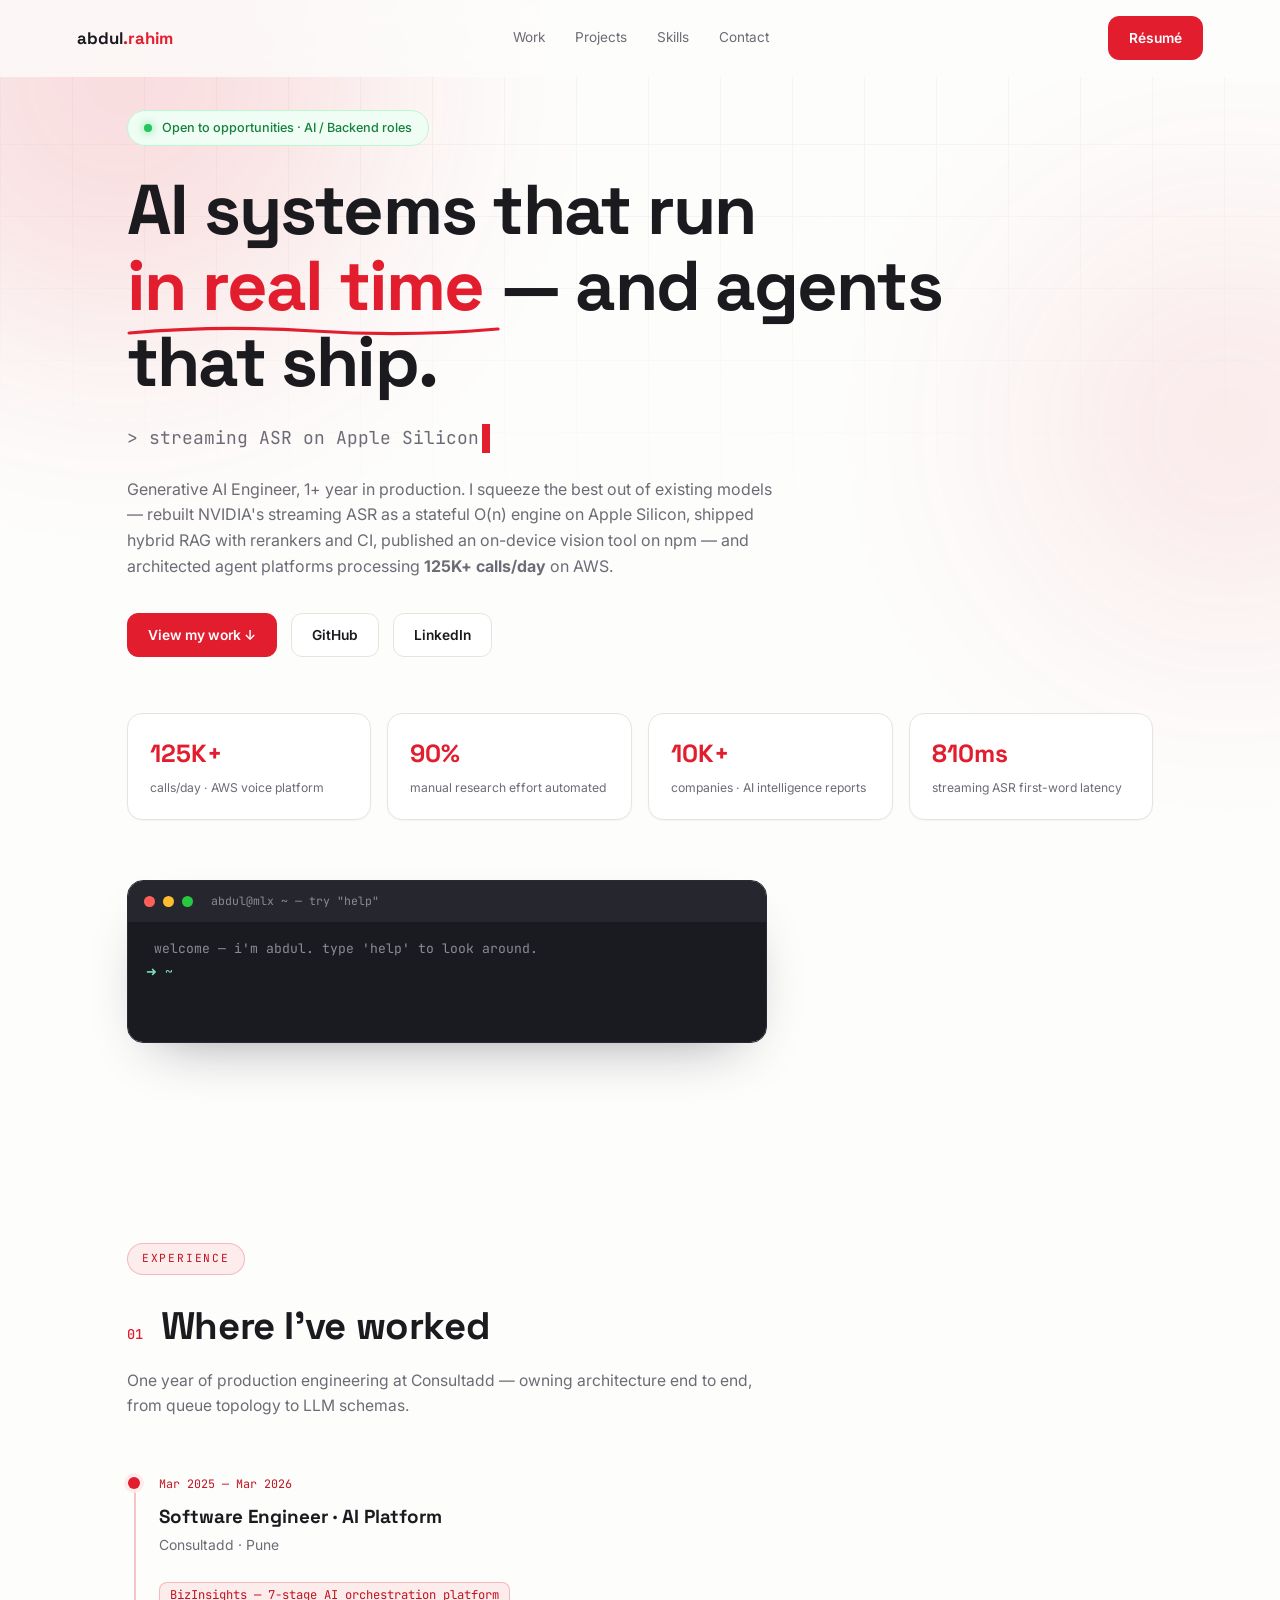
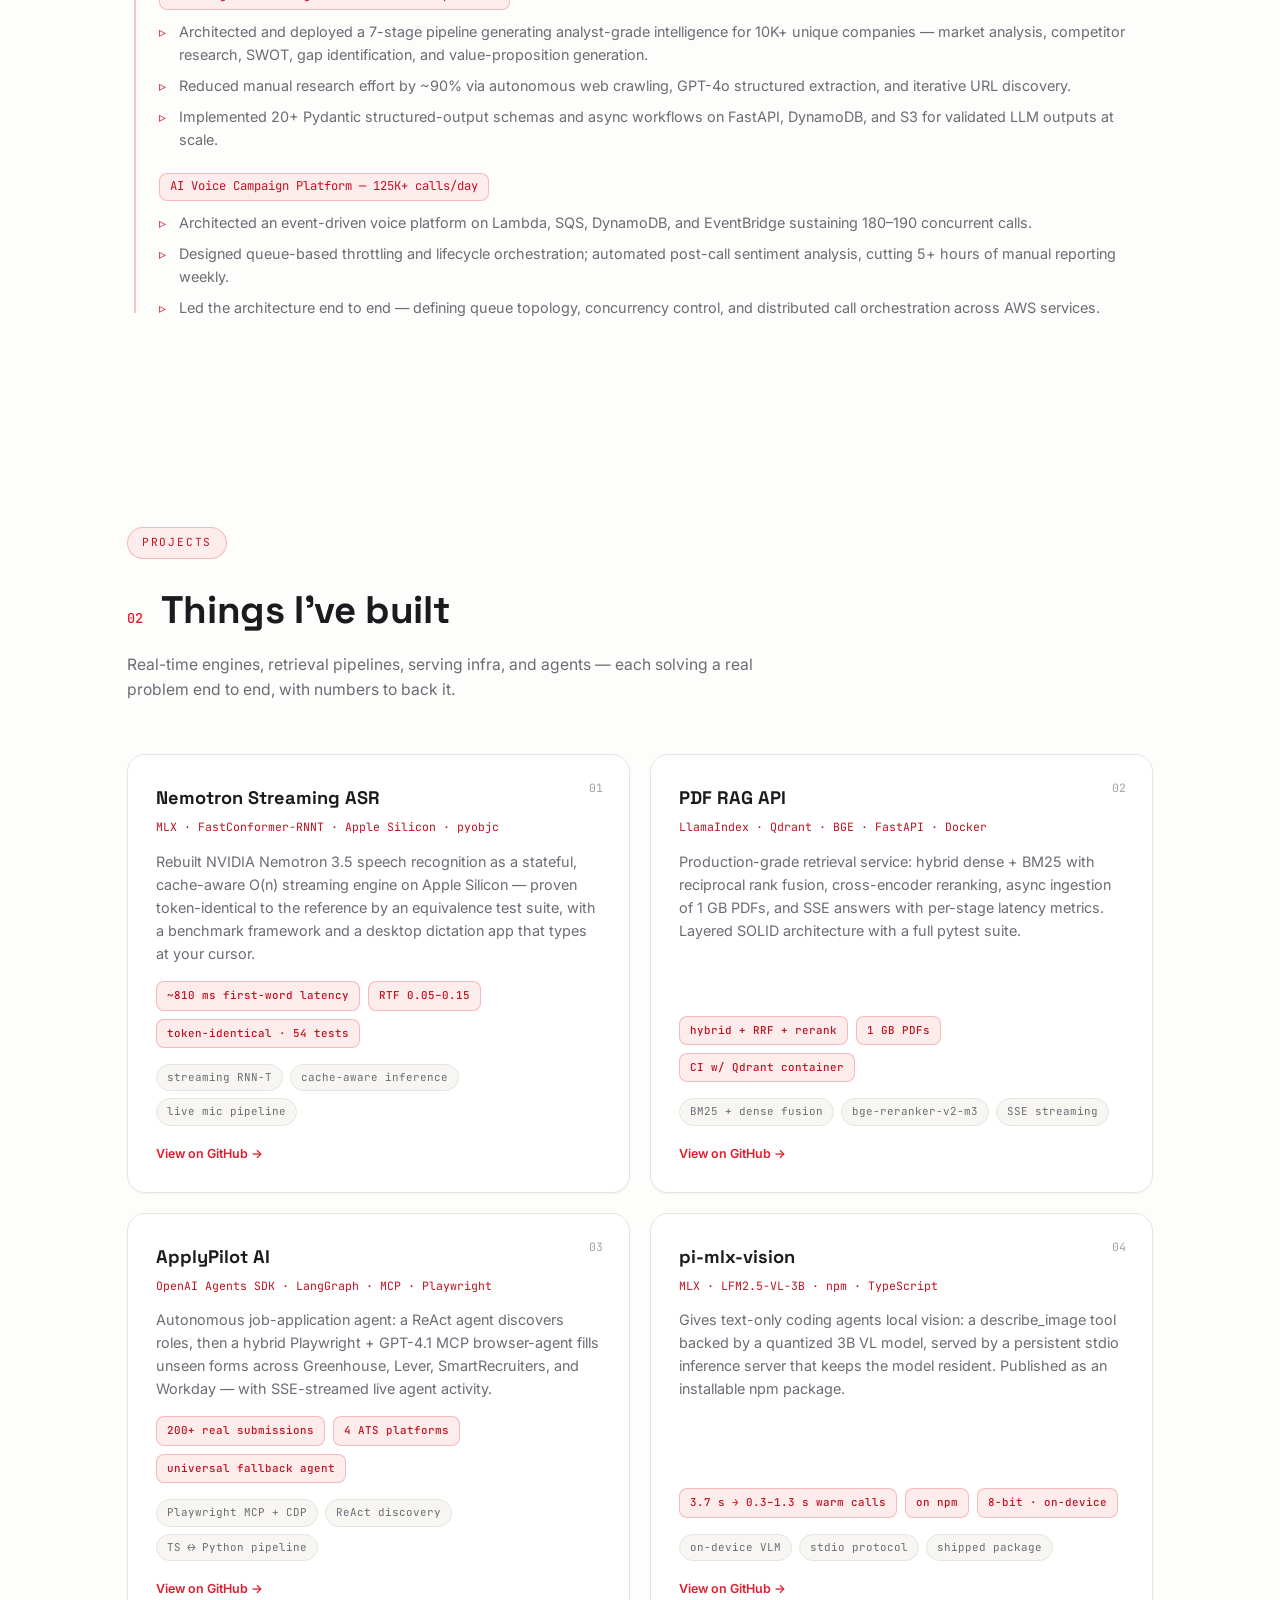
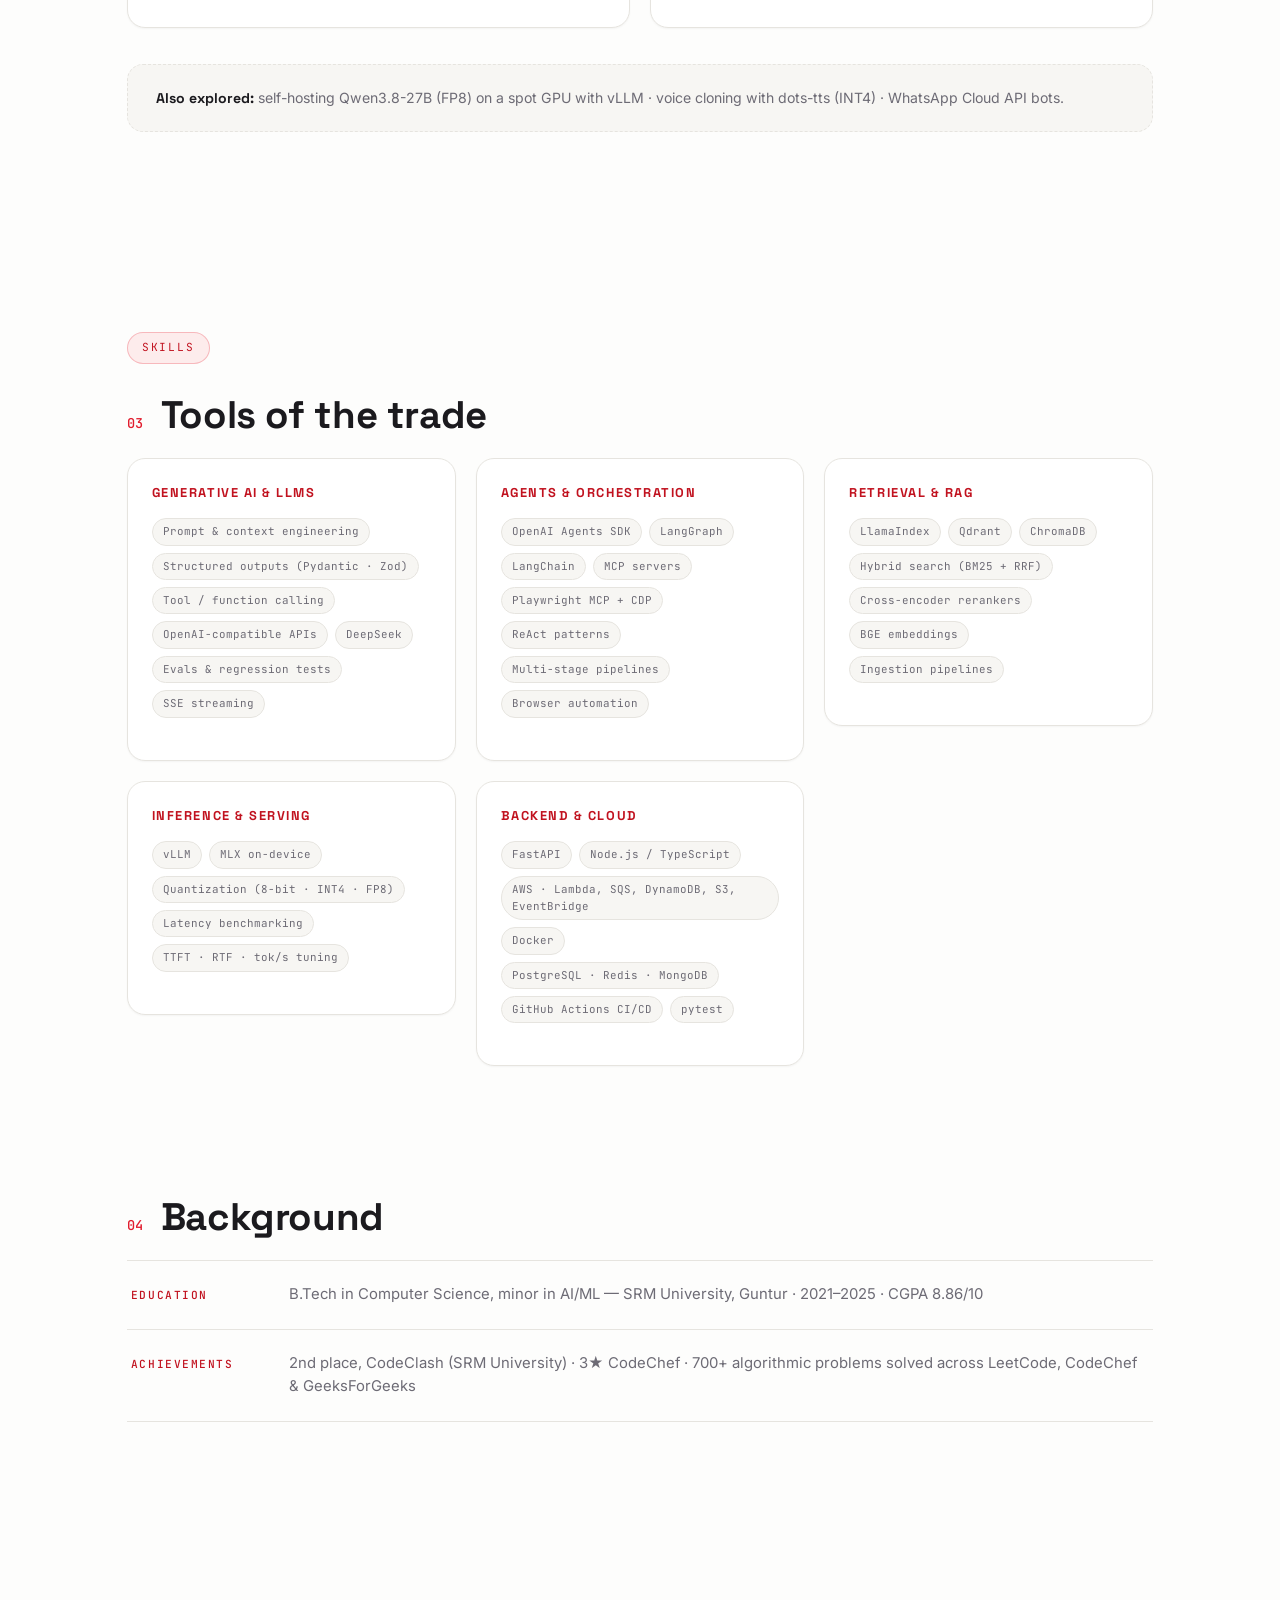
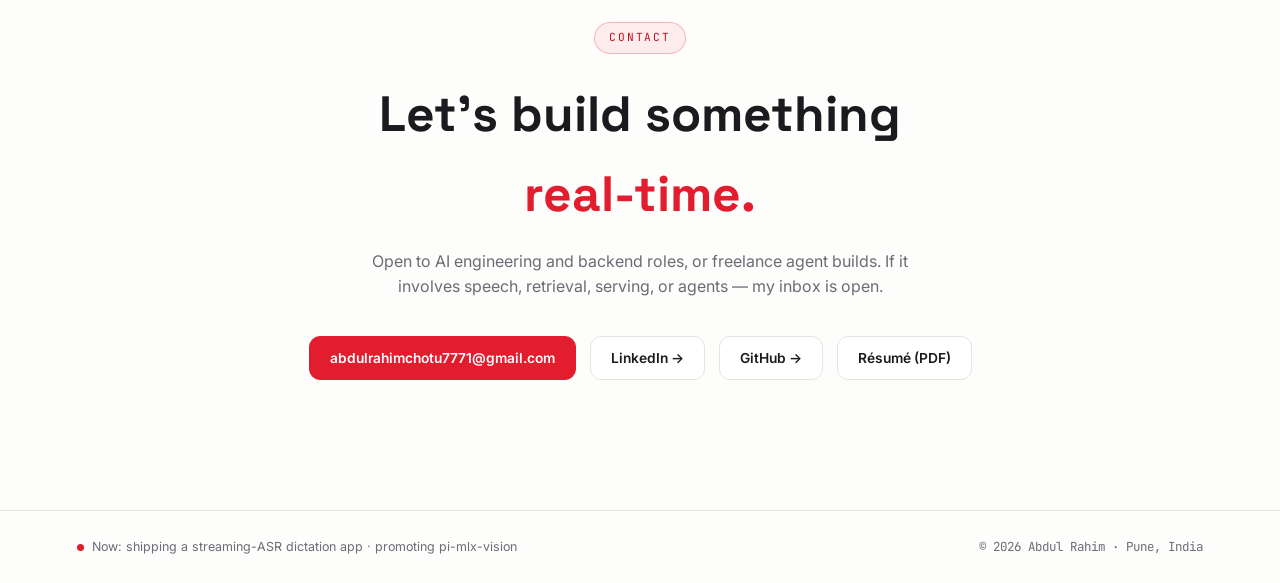
==== commit b1b08e51: "links attached" ====
--- a/index.html
+++ b/index.html
@@ -238,10 +238,10 @@
       <span class="num">01</span>
       <h3>Nemotron Streaming ASR</h3>
       <div class="stack">MLX · FastConformer-RNNT · Apple Silicon · pyobjc</div>
-      <p>I rebuilt NVIDIA Nemotron 3.5 streaming speech recognition as a stateful, cache-aware O(n) engine running locally on Apple Silicon — attention, conv, and mel caches with a stateful greedy RNN-T decoder, proven <b>token-identical to the reference implementation</b> by an equivalence test suite. Ships with a benchmark framework and a WhisperFlow-style desktop dictation app that pastes text at your cursor via native macOS APIs.</p>
-      <div class="proof"><span>~810 ms first-word latency</span><span>RTF 0.05–0.15</span><span>54 tests · equivalence-proven</span><span>8-bit quantized · 756 MB</span></div>
-      <div class="chips"><span class="chip">streaming RNN-T</span><span class="chip">cache-aware inference</span><span class="chip">live mic pipeline</span><span class="chip">macOS integration</span></div>
-      <a class="link" href="#" onclick="return false" style="visibility:hidden">—</a>
+      <p>Rebuilt NVIDIA Nemotron 3.5 speech recognition as a stateful, cache-aware O(n) streaming engine on Apple Silicon — proven token-identical to the reference by an equivalence test suite, with a benchmark framework and a desktop dictation app that types at your cursor.</p>
+      <div class="proof"><span>~810 ms first-word latency</span><span>RTF 0.05–0.15</span><span>token-identical · 54 tests</span></div>
+      <div class="chips"><span class="chip">streaming RNN-T</span><span class="chip">cache-aware inference</span><span class="chip">live mic pipeline</span></div>
+      <a class="link" href="https://github.com/abdulchotu7/nemotron-streaming-asr" target="_blank" rel="noopener">View on GitHub →</a>
     </div>
     <div class="card reveal">
       <span class="num">02</span>
@@ -250,7 +250,7 @@
       <p>Production-grade retrieval service: hybrid dense + BM25 with reciprocal rank fusion, cross-encoder reranking, async ingestion of 1 GB PDFs, and SSE answers with per-stage latency metrics. Layered SOLID architecture with a full pytest suite.</p>
       <div class="proof"><span>hybrid + RRF + rerank</span><span>1 GB PDFs</span><span>CI w/ Qdrant container</span></div>
       <div class="chips"><span class="chip">BM25 + dense fusion</span><span class="chip">bge-reranker-v2-m3</span><span class="chip">SSE streaming</span></div>
-      <a class="link" href="#" onclick="return false" style="visibility:hidden">—</a>
+      <a class="link" href="https://github.com/abdulchotu7/pdf-rag-api" target="_blank" rel="noopener">View on GitHub →</a>
     </div>
     <div class="card reveal">
       <span class="num">03</span>
@@ -265,8 +265,8 @@
       <span class="num">04</span>
       <h3>pi-mlx-vision</h3>
       <div class="stack">MLX · LFM2.5-VL-3B · npm · TypeScript</div>
-      <p>Gives text-only coding agents local vision: a describe_image tool backed by a quantized 3B VL model, with a persistent stdio server that keeps the model resident. Published as an installable npm package.</p>
-      <div class="proof"><span>3.7 s → 0.3–1.3 s warm calls</span><span>on npm</span></div>
+      <p>Gives text-only coding agents local vision: a describe_image tool backed by a quantized 3B VL model, served by a persistent stdio inference server that keeps the model resident. Published as an installable npm package.</p>
+      <div class="proof"><span>3.7 s → 0.3–1.3 s warm calls</span><span>on npm</span><span>8-bit · on-device</span></div>
       <div class="chips"><span class="chip">on-device VLM</span><span class="chip">stdio protocol</span><span class="chip">shipped package</span></div>
       <a class="link" href="https://github.com/abdulchotu7/pi-mlx-vision" target="_blank" rel="noopener">View on GitHub →</a>
     </div>
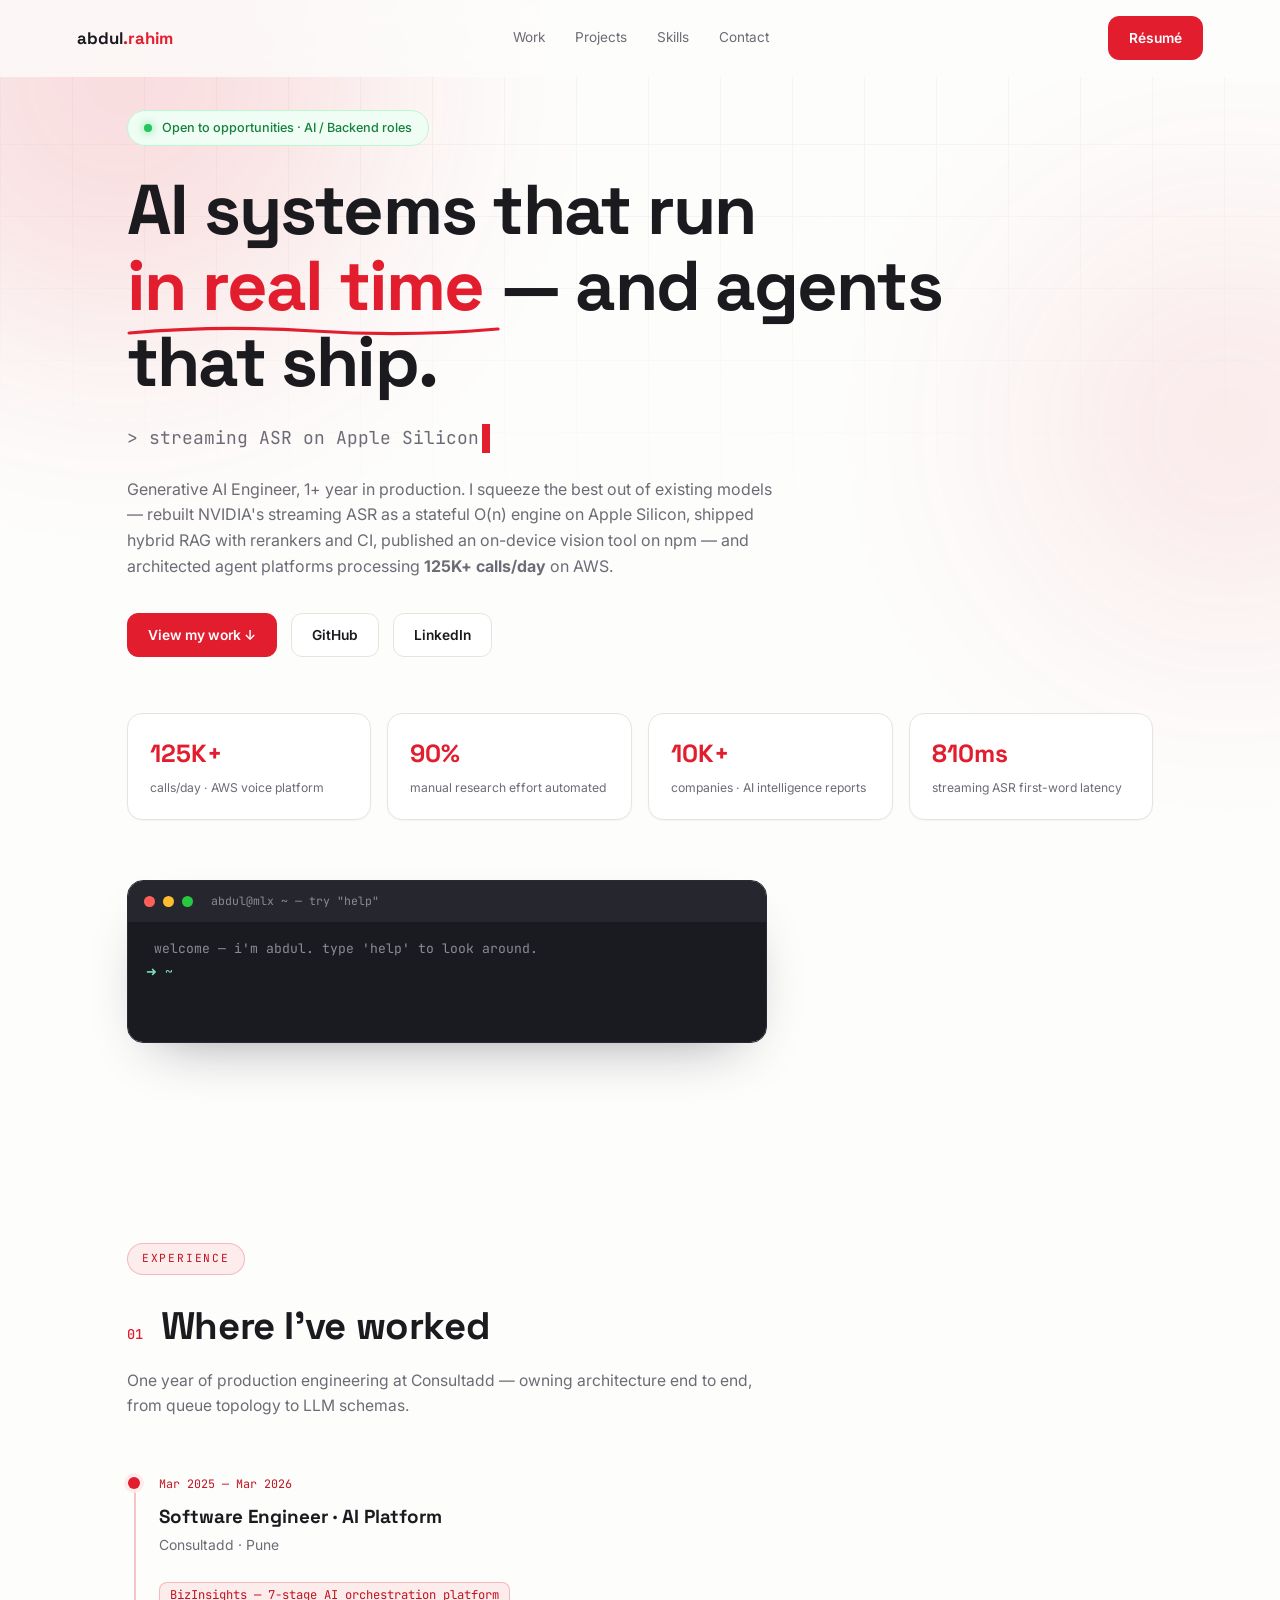
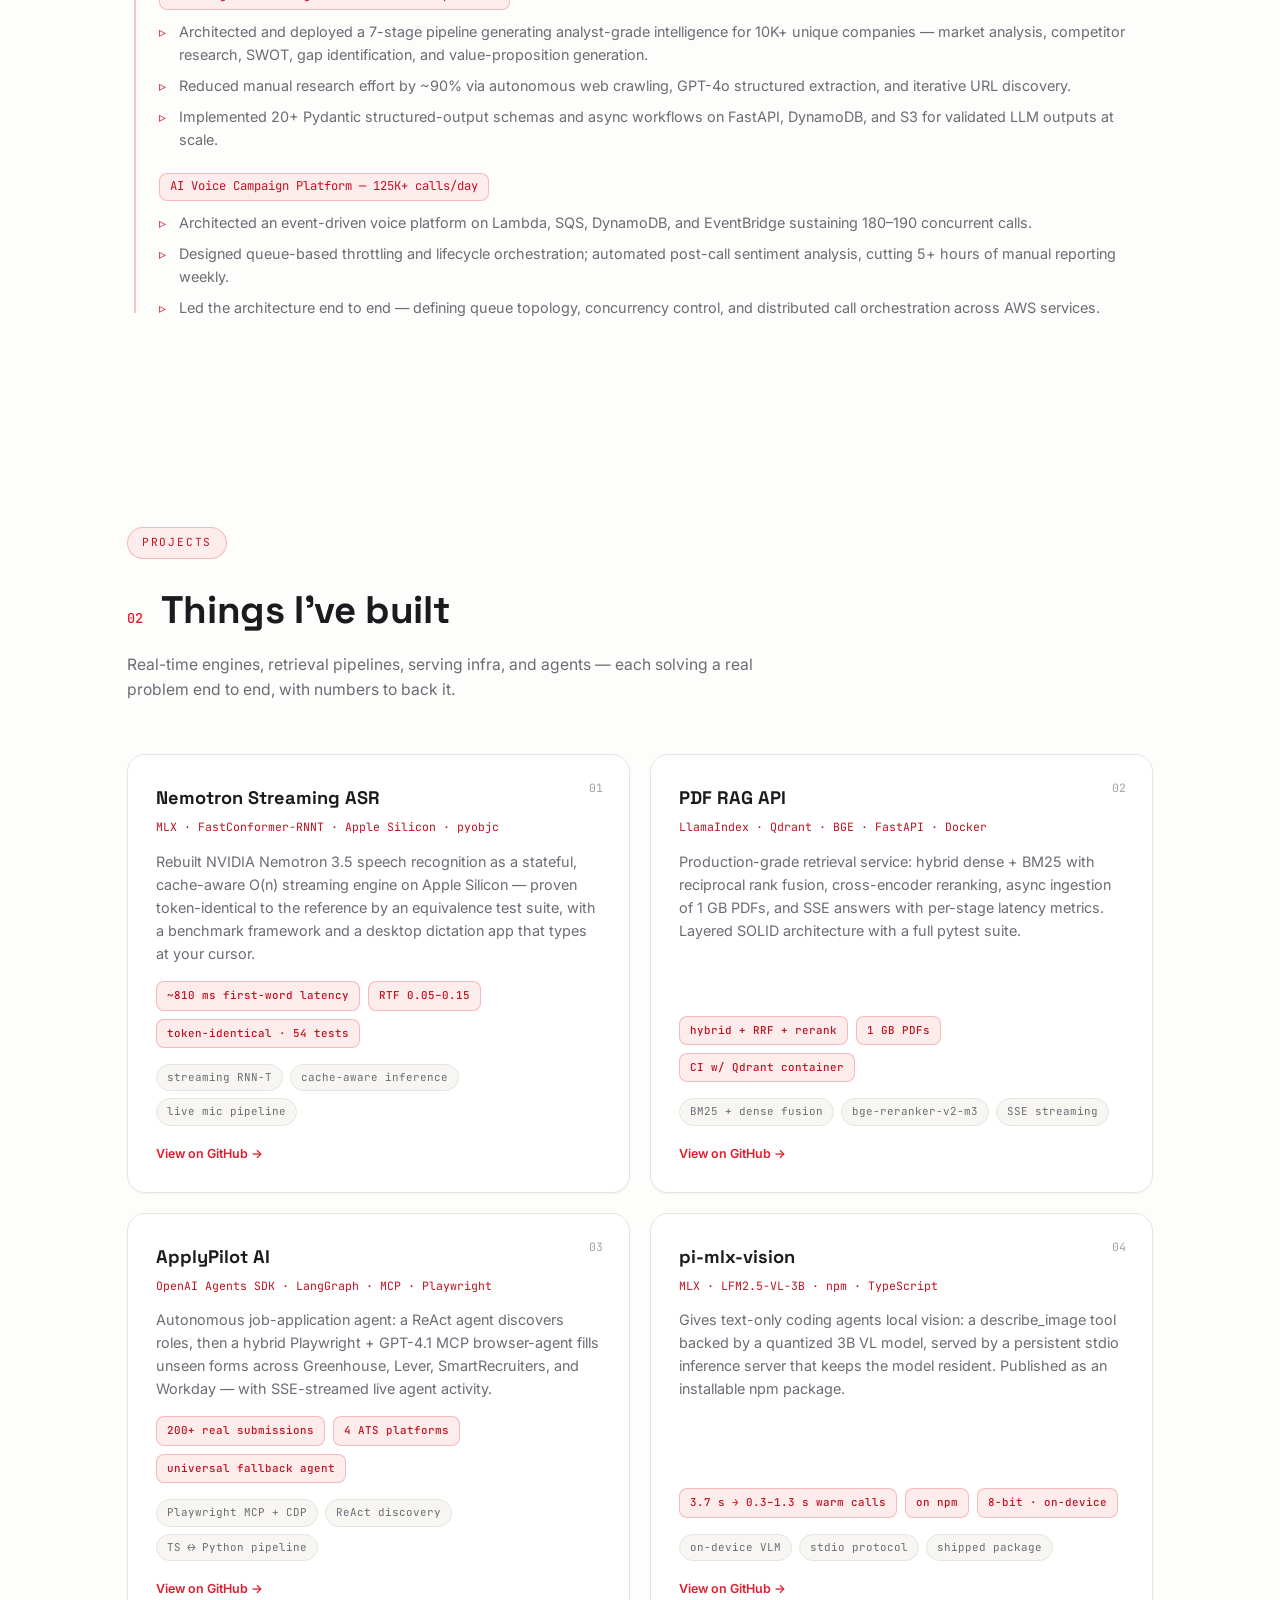
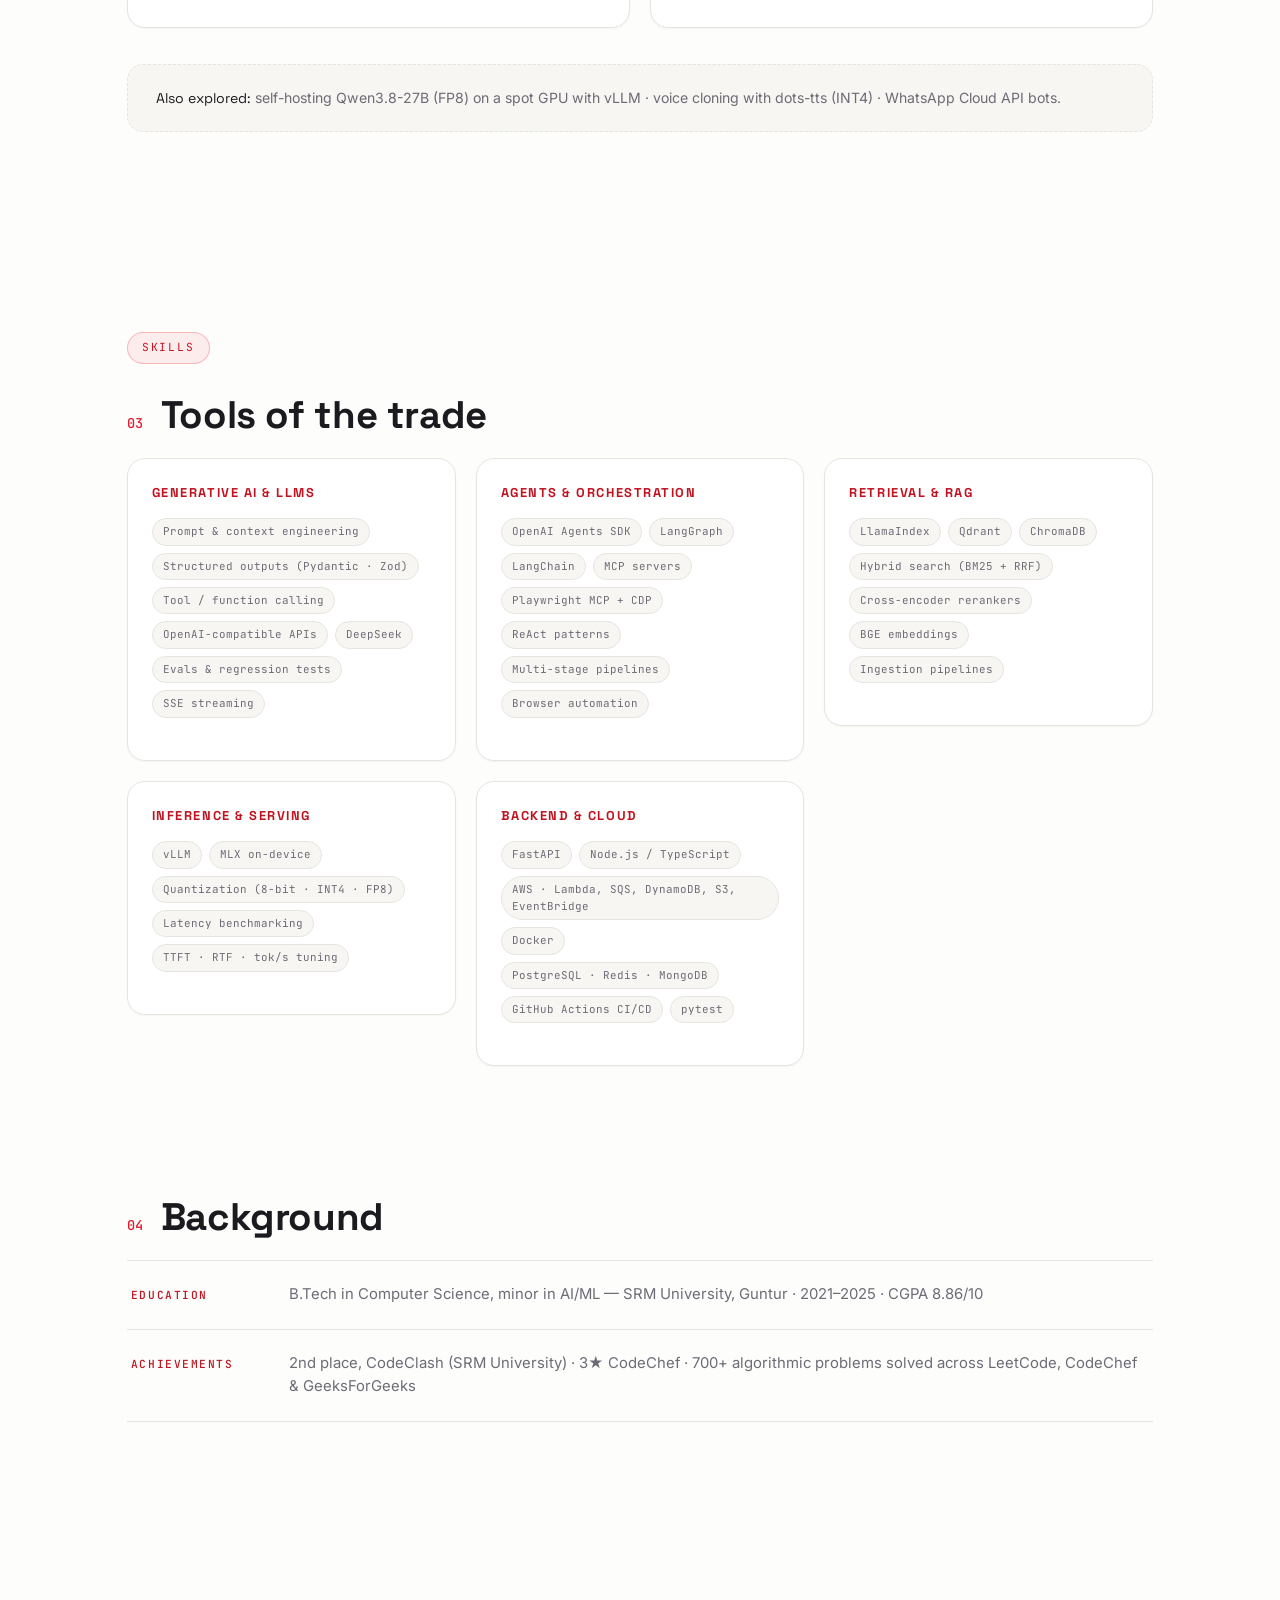
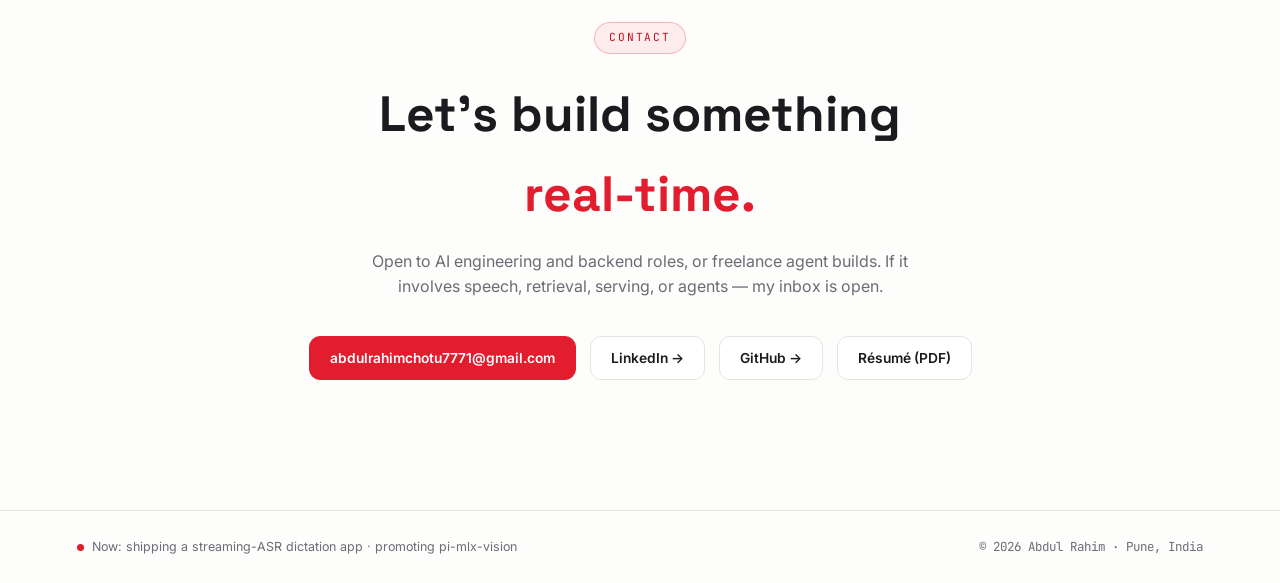
==== commit 6ea9fb18: "fix: improve accessibility and enhance visual elements in index.html" ====
--- a/index.html
+++ b/index.html
@@ -3,6 +3,7 @@
 <head>
 <meta charset="UTF-8">
 <meta name="viewport" content="width=device-width, initial-scale=1.0">
+<script>document.documentElement.classList.add('js');</script>
 <title>Abdul Rahim — AI Engineer</title>
 <meta name="description" content="Abdul Rahim — AI Engineer building real-time ML systems, on-device inference, retrieval pipelines, and agentic platforms.">
 <meta property="og:title" content="Abdul Rahim — AI Engineer">
@@ -22,7 +23,7 @@
 
 *{margin:0;padding:0;box-sizing:border-box}
 html{scroll-behavior:smooth}
-body{background:var(--bg);color:var(--text);font-family:'Inter',sans-serif;overflow-x:hidden;line-height:1.6;transition:background .35s,color .35s}
+body{background:var(--bg);color:var(--text);font-family:'Inter',sans-serif;overflow-x:hidden;line-height:1.6}
 ::selection{background:var(--accent);color:#fff}
 h1,h2,h3{font-family:'Space Grotesk',sans-serif}
 a{color:inherit;text-decoration:none}
@@ -30,7 +31,7 @@
 
 /* ---------- backdrop ---------- */
 .bg-grid{position:fixed;inset:0;z-index:-2;background-image:linear-gradient(var(--border) 1px,transparent 1px),linear-gradient(90deg,var(--border) 1px,transparent 1px);background-size:72px 72px;opacity:.35;mask-image:radial-gradient(ellipse 90% 60% at 50% 0%,#000 30%,transparent 100%)}
-.blob{position:fixed;border-radius:50%;filter:blur(120px);opacity:.14;z-index:-1;background:var(--accent);transition:background .35s}
+.blob{position:fixed;border-radius:50%;filter:blur(120px);opacity:.14;z-index:-1;background:var(--accent)}
 .blob.b1{width:520px;height:520px;top:-180px;left:-140px}
 .blob.b2{width:420px;height:420px;top:24%;right:-160px;opacity:.09}
 
@@ -38,7 +39,7 @@
 nav{position:fixed;top:0;left:0;right:0;z-index:100;padding:16px 6vw;display:flex;align-items:center;justify-content:space-between;backdrop-filter:blur(14px);background:color-mix(in srgb,var(--bg) 78%,transparent);border-bottom:1px solid transparent;transition:.3s}
 nav.scrolled{border-bottom-color:var(--border)}
 .logo{font-family:'Space Grotesk';font-weight:700;font-size:1.05rem}
-.logo em{font-style:normal;color:var(--accent)}
+.accent{color:var(--accent)}
 nav .links{display:flex;gap:30px;font-size:.85rem;color:var(--muted)}
 nav .links a{transition:.2s;position:relative}
 nav .links a:hover{color:var(--text)}
@@ -76,7 +77,7 @@
 .stats{display:grid;grid-template-columns:repeat(4,1fr);gap:16px;margin-top:56px}
 .stat{border:1px solid var(--border);background:var(--panel);border-radius:15px;padding:20px 22px;box-shadow:0 1px 2px rgba(20,20,30,.04);transition:.25s}
 .stat:hover{transform:translateY(-3px);border-color:var(--accent-line)}
-.stat b{display:block;font-family:'Space Grotesk';font-size:1.55rem;font-weight:700;color:var(--accent)}
+.stat .num{display:block;font-family:'Space Grotesk';font-size:1.55rem;font-weight:700;color:var(--accent)}
 .stat span{font-size:.76rem;color:var(--muted)}
 
 /* ---------- terminal ---------- */
@@ -108,7 +109,7 @@
 .card .link{font-size:.78rem;color:var(--accent);font-weight:600}
 .card .link:hover{color:var(--accent-ink)}
 .experiments{margin-top:36px;border:1px dashed var(--border);border-radius:16px;padding:22px 28px;color:var(--muted);font-size:.88rem;background:var(--bg2)}
-.experiments b{color:var(--text);font-family:'Space Grotesk'}
+.experiments .ttl{color:var(--text);font-family:'Space Grotesk'}
 .experiments .mono{color:var(--accent-ink);font-size:.76rem}
 
 /* ---------- experience ---------- */
@@ -138,15 +139,14 @@
 /* ---------- contact ---------- */
 .contact{text-align:center;padding-bottom:130px}
 .contact h2{font-size:clamp(1.9rem,4.6vw,3.1rem);font-weight:700;margin-bottom:16px}
-.contact h2 em{font-style:normal;color:var(--accent)}
 .contact p{color:var(--muted);max-width:540px;margin:0 auto 36px}
 footer{border-top:1px solid var(--border);padding:26px 6vw;display:flex;justify-content:space-between;font-size:.78rem;color:var(--muted);flex-wrap:wrap;gap:10px}
 footer .now{display:flex;align-items:center;gap:8px}
 footer .now::before{content:'';width:7px;height:7px;border-radius:50%;background:var(--accent)}
 
 /* ---------- reveal ---------- */
-.reveal{opacity:0;transform:translateY(24px);transition:opacity .7s ease,transform .7s ease}
-.reveal.in{opacity:1;transform:none}
+.js .reveal{opacity:0;transform:translateY(24px);transition:opacity .7s ease,transform .7s ease}
+.js .reveal.in{opacity:1;transform:none}
 
 @media(max-width:900px){
   #projects .grid{grid-template-columns:1fr}
@@ -155,6 +155,15 @@
   .stats{grid-template-columns:repeat(2,1fr)}
   section{padding:76px 6vw}
 }
+.sec-tight{padding-top:20px}
+.contact .hero-ctas{justify-content:center}
+@media(prefers-reduced-motion:reduce){
+  .js .reveal{opacity:1;transform:none;transition:none}
+  .hero .available::before{animation:none}
+  .hero .role .caret{animation:none}
+  .hero h1 .hl svg path{animation:none;stroke-dashoffset:0}
+  .btn,.card,.stat{transition:none}
+}
 </style>
 </head>
 <body>
@@ -162,7 +171,7 @@
 <div class="blob b1"></div><div class="blob b2"></div>
 
 <nav id="nav">
-  <div class="logo">abdul<em>.rahim</em></div>
+  <div class="logo">abdul<span class="accent">.rahim</span></div>
   <div class="links">
     <a href="#work">Work</a>
     <a href="#projects">Projects</a>
@@ -178,7 +187,7 @@
 <section class="hero">
   <div class="available">Open to opportunities · AI / Backend roles</div>
   <h1>AI systems that run<br><span class="hl">in real time
-    <svg viewBox="0 0 300 14" preserveAspectRatio="none"><path d="M2 10 Q 75 2 150 8 T 298 6"/></svg>
+    <svg viewBox="0 0 300 14" preserveAspectRatio="none" aria-hidden="true"><path d="M2 10 Q 75 2 150 8 T 298 6"/></svg>
   </span> — and agents that ship.</h1>
   <div class="role mono">&gt; <span id="typed"></span><span class="caret">|</span></div>
   <p class="lede">Generative AI Engineer, 1+ year in production. I squeeze the best out of existing models — rebuilt NVIDIA's streaming ASR as a stateful O(n) engine on Apple Silicon, shipped hybrid RAG with rerankers and CI, published an on-device vision tool on npm — and architected agent platforms processing <b>125K+ calls/day</b> on AWS.</p>
@@ -188,10 +197,10 @@
     <a class="btn" href="https://www.linkedin.com/in/abdul-rahim-c/" target="_blank" rel="noopener">LinkedIn</a>
   </div>
   <div class="stats">
-    <div class="stat reveal"><b data-count="125" data-suffix="K+">0</b><span>calls/day · AWS voice platform</span></div>
-    <div class="stat reveal"><b data-count="90" data-suffix="%">0</b><span>manual research effort automated</span></div>
-    <div class="stat reveal"><b data-count="10" data-suffix="K+">0</b><span>companies · AI intelligence reports</span></div>
-    <div class="stat reveal"><b data-count="810" data-suffix="ms">0</b><span>streaming ASR first-word latency</span></div>
+    <div class="stat reveal"><span class="num" data-count="125" data-suffix="K+">0</span><span>calls/day · AWS voice platform</span></div>
+    <div class="stat reveal"><span class="num" data-count="90" data-suffix="%">0</span><span>manual research effort automated</span></div>
+    <div class="stat reveal"><span class="num" data-count="10" data-suffix="K+">0</span><span>companies · AI intelligence reports</span></div>
+    <div class="stat reveal"><span class="num" data-count="810" data-suffix="ms">0</span><span>streaming ASR first-word latency</span></div>
   </div>
 
   <div class="term reveal">
@@ -272,7 +281,7 @@
     </div>
   </div>
   <div class="experiments reveal">
-    <b>Also explored:</b> self-hosting Qwen3.8-27B (FP8) on a spot GPU with vLLM · voice cloning with dots-tts (INT4) · WhatsApp Cloud API bots.
+    <span class="ttl">Also explored:</span> self-hosting Qwen3.8-27B (FP8) on a spot GPU with vLLM · voice cloning with dots-tts (INT4) · WhatsApp Cloud API bots.
   </div>
 </section>
 
@@ -290,7 +299,7 @@
 </section>
 
 <!-- ================= BACKGROUND ================= -->
-<section style="padding-top:20px">
+<section class="sec-tight">
   <div class="reveal">
     <div class="sec-head"><span class="sec-num">04</span><h2 class="sec-title">Background</h2></div>
     <div class="facts">
@@ -303,10 +312,10 @@
 <!-- ================= CONTACT ================= -->
 <section id="contact" class="contact">
   <div class="reveal">
-    <span class="tag" style="margin:0 auto 20px">Contact</span>
-    <h2>Let's build something<br><em>real-time.</em></h2>
+    <span class="tag">Contact</span>
+    <h2>Let's build something<br><span class="accent">real-time.</span></h2>
     <p>Open to AI engineering and backend roles, or freelance agent builds. If it involves speech, retrieval, serving, or agents — my inbox is open.</p>
-    <div class="hero-ctas" style="justify-content:center">
+    <div class="hero-ctas">
       <a class="btn primary" href="mailto:abdulrahimchotu7771@gmail.com">abdulrahimchotu7771@gmail.com</a>
       <a class="btn" href="https://www.linkedin.com/in/abdul-rahim-c/" target="_blank" rel="noopener">LinkedIn →</a>
       <a class="btn" href="https://github.com/abdulchotu7" target="_blank" rel="noopener">GitHub →</a>
@@ -327,15 +336,19 @@
 // ---------- typing effect ----------
 const roles = ["streaming ASR on Apple Silicon","on-device MLX inference","hybrid RAG pipelines","multi-agent orchestration","production LLM systems"];
 const typed = document.getElementById('typed');
-let ri=0, ci=0, deleting=false;
-(function type(){
-  const word = roles[ri];
-  typed.textContent = word.slice(0, ci);
-  if(!deleting && ci < word.length){ ci++; setTimeout(type, 60); }
-  else if(!deleting){ deleting=true; setTimeout(type, 1700); }
-  else if(ci > 0){ ci--; setTimeout(type, 28); }
-  else { deleting=false; ri=(ri+1)%roles.length; setTimeout(type, 350); }
-})();
+if (window.matchMedia('(prefers-reduced-motion: reduce)').matches) {
+  typed.textContent = roles[0];
+} else {
+  let ri=0, ci=0, deleting=false;
+  (function type(){
+    const word = roles[ri];
+    typed.textContent = word.slice(0, ci);
+    if(!deleting && ci < word.length){ ci++; setTimeout(type, 60); }
+    else if(!deleting){ deleting=true; setTimeout(type, 1700); }
+    else if(ci > 0){ ci--; setTimeout(type, 28); }
+    else { deleting=false; ri=(ri+1)%roles.length; setTimeout(type, 350); }
+  })();
+}
 
 // ---------- scroll reveal ----------
 const io = new IntersectionObserver(es => es.forEach(e => { if(e.isIntersecting){ e.target.classList.add('in'); io.unobserve(e.target); }}), {threshold:.12});
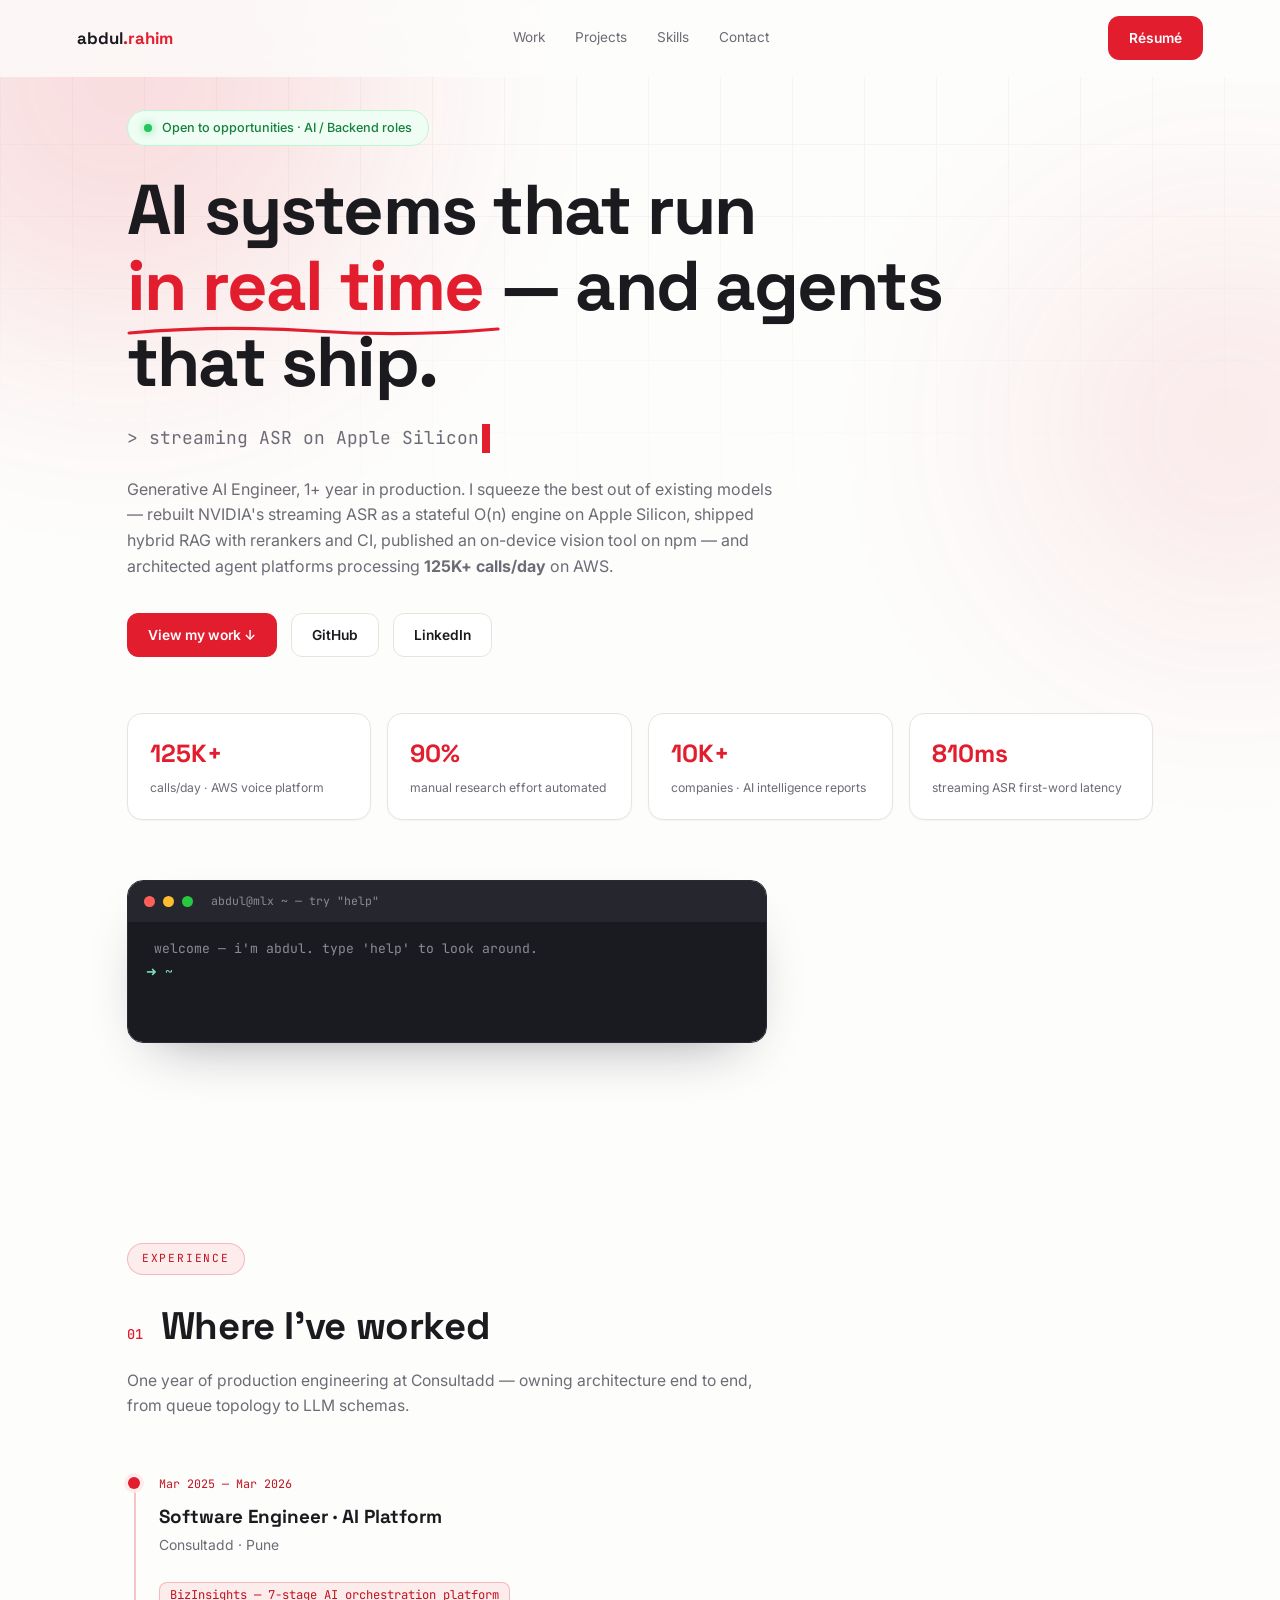
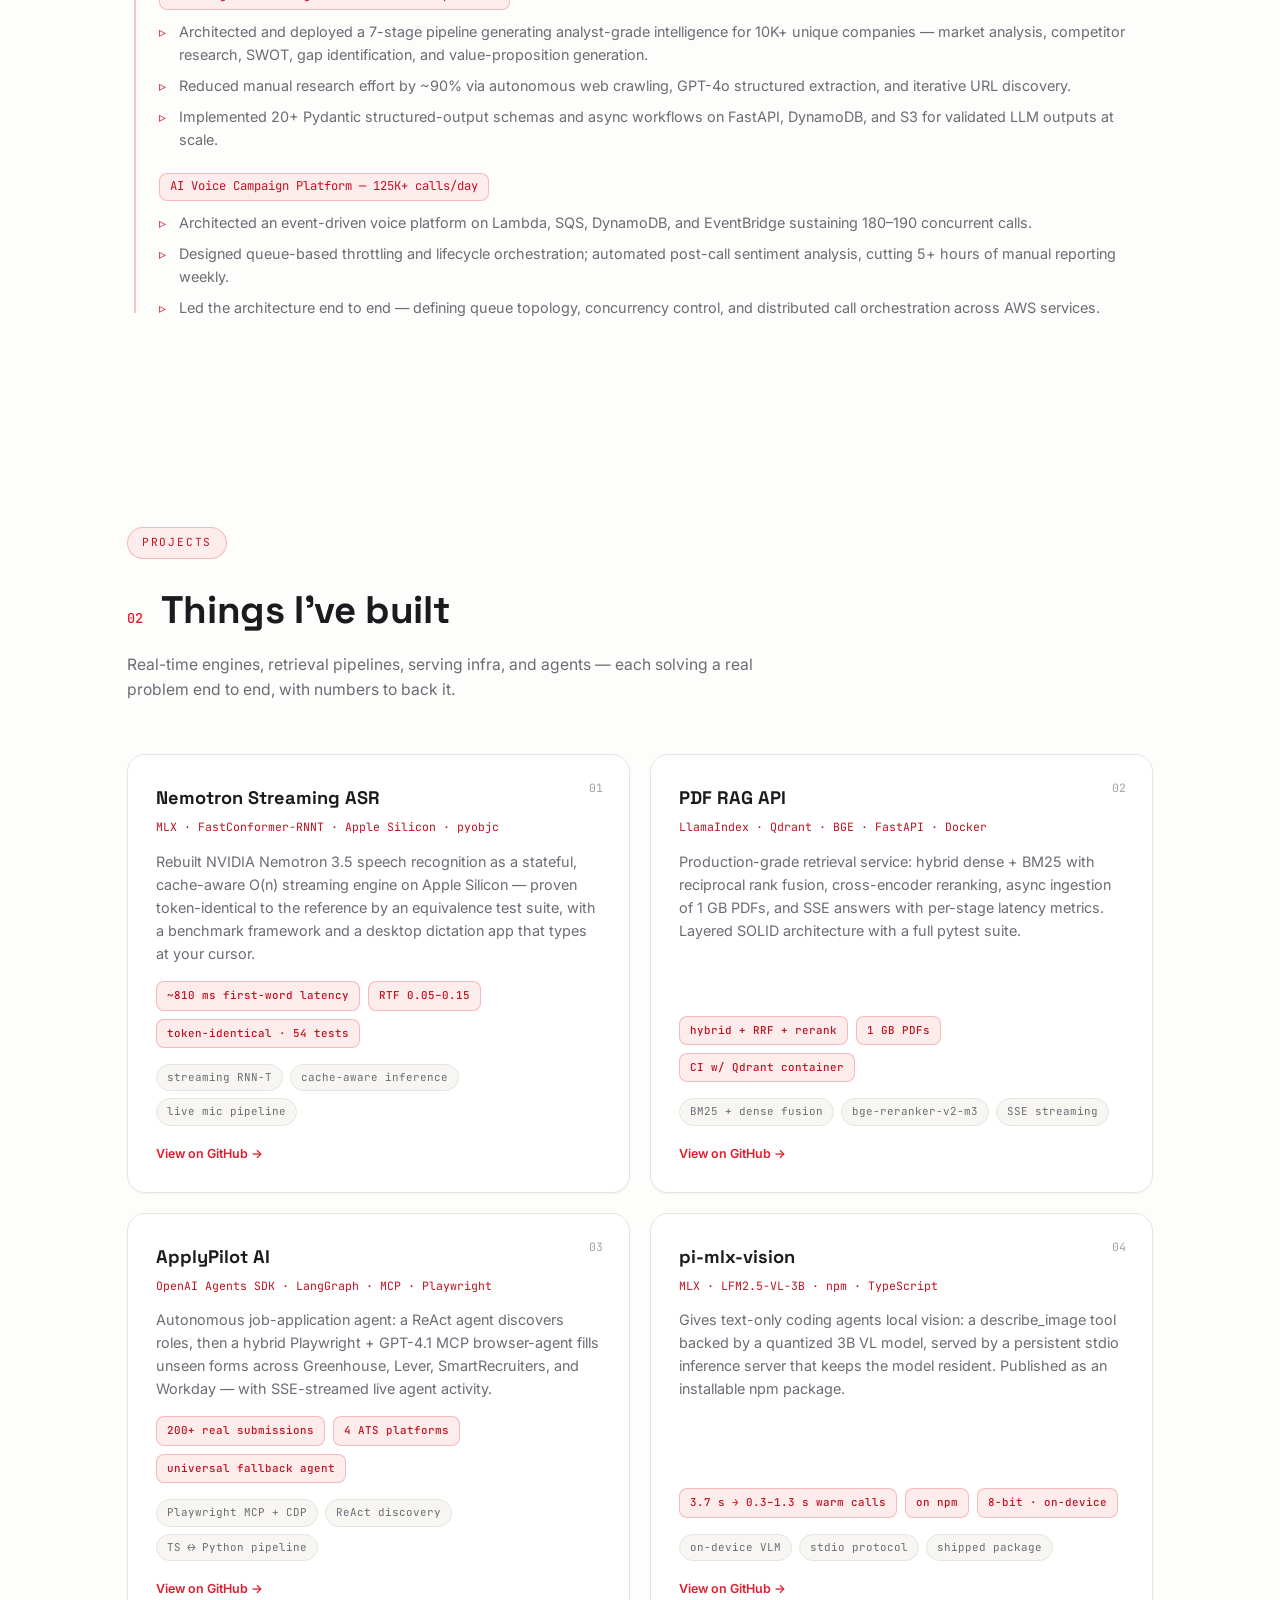
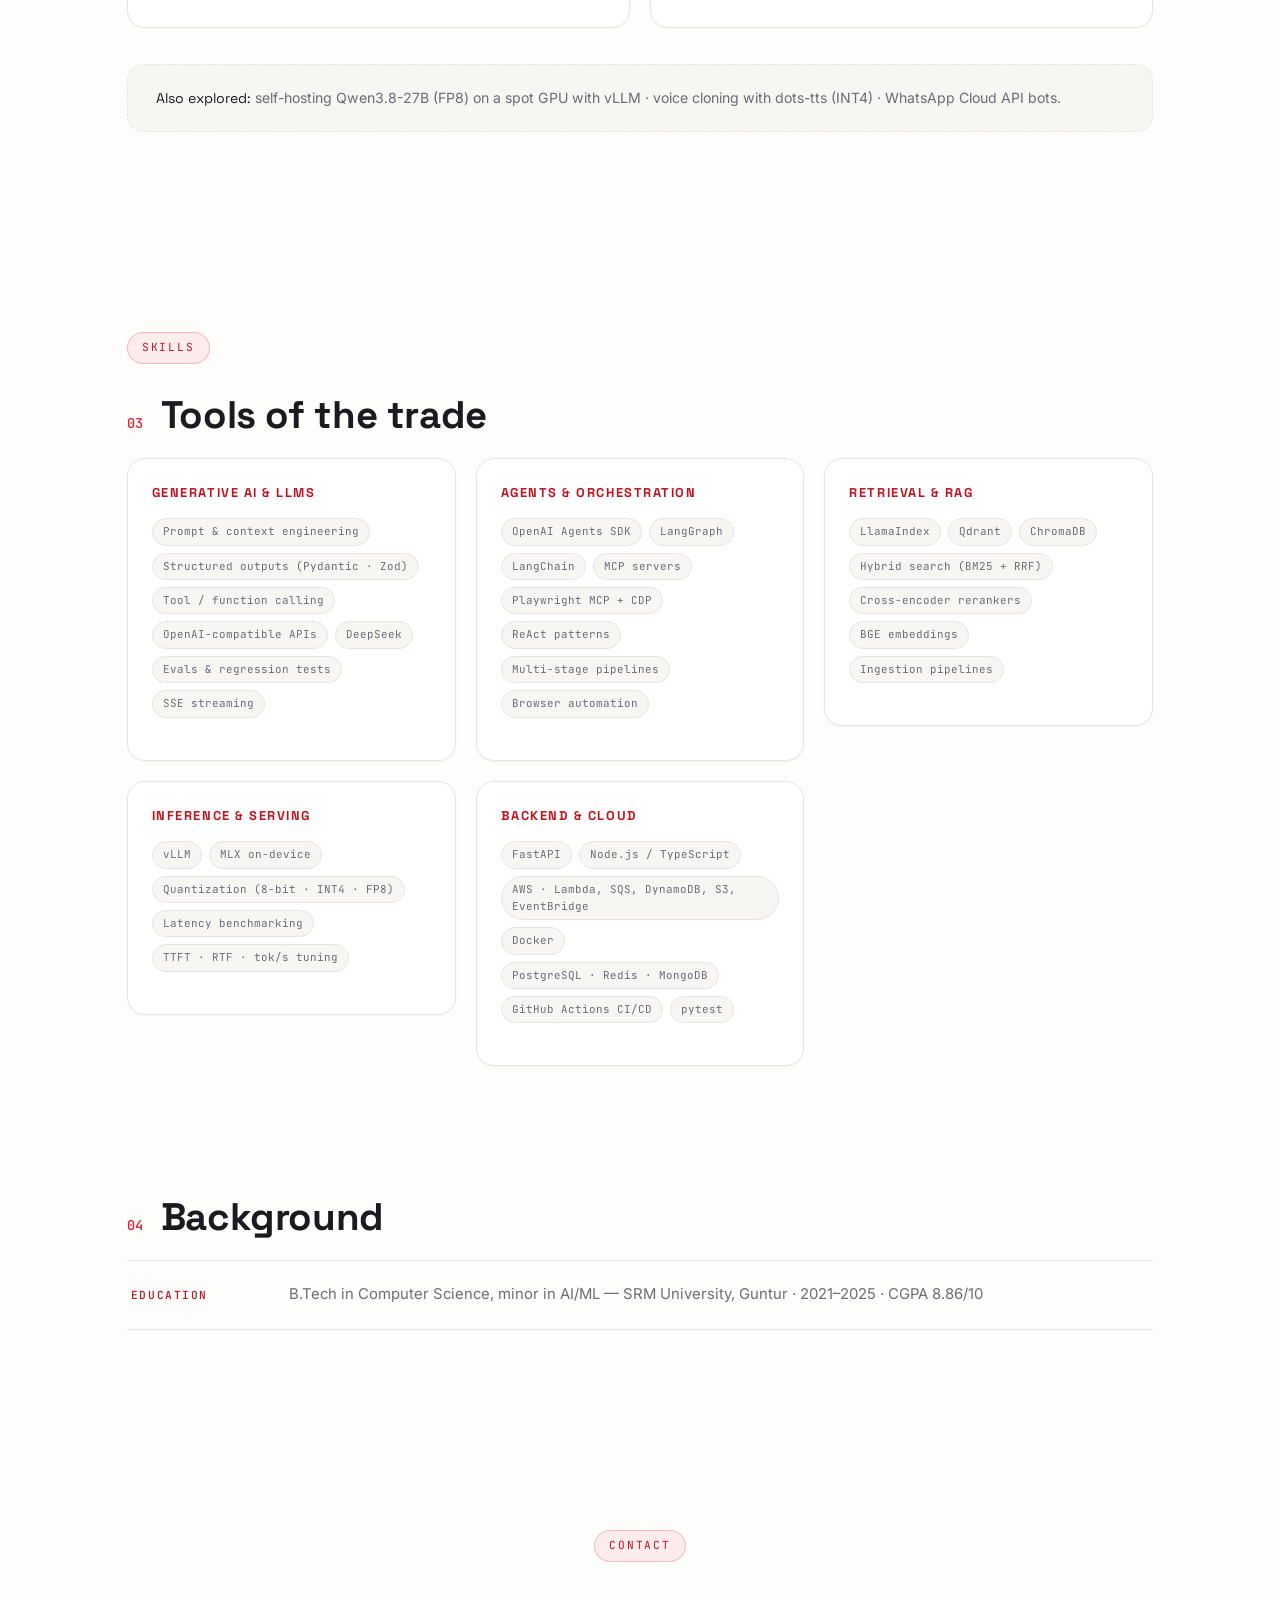
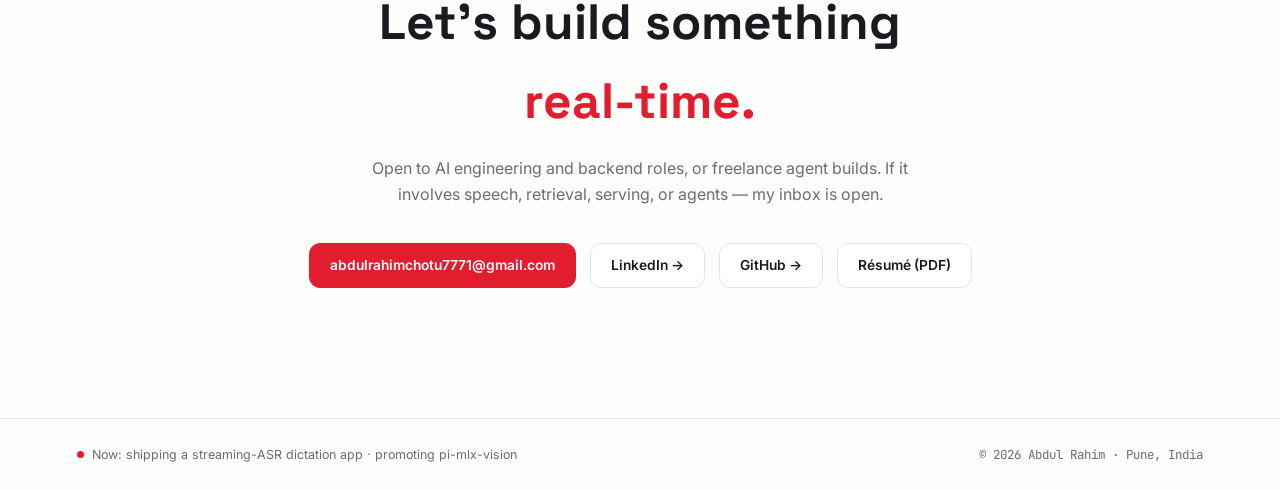
==== commit 43a28ef8: "fix: remove achievements section from background in index.html" ====
--- a/index.html
+++ b/index.html
@@ -304,7 +304,6 @@
     <div class="sec-head"><span class="sec-num">04</span><h2 class="sec-title">Background</h2></div>
     <div class="facts">
       <div><b>Education</b><p>B.Tech in Computer Science, minor in AI/ML — SRM University, Guntur · 2021–2025 · CGPA 8.86/10</p></div>
-      <div><b>Achievements</b><p>2nd place, CodeClash (SRM University) · 3★ CodeChef · 700+ algorithmic problems solved across LeetCode, CodeChef & GeeksForGeeks</p></div>
     </div>
   </div>
 </section>
